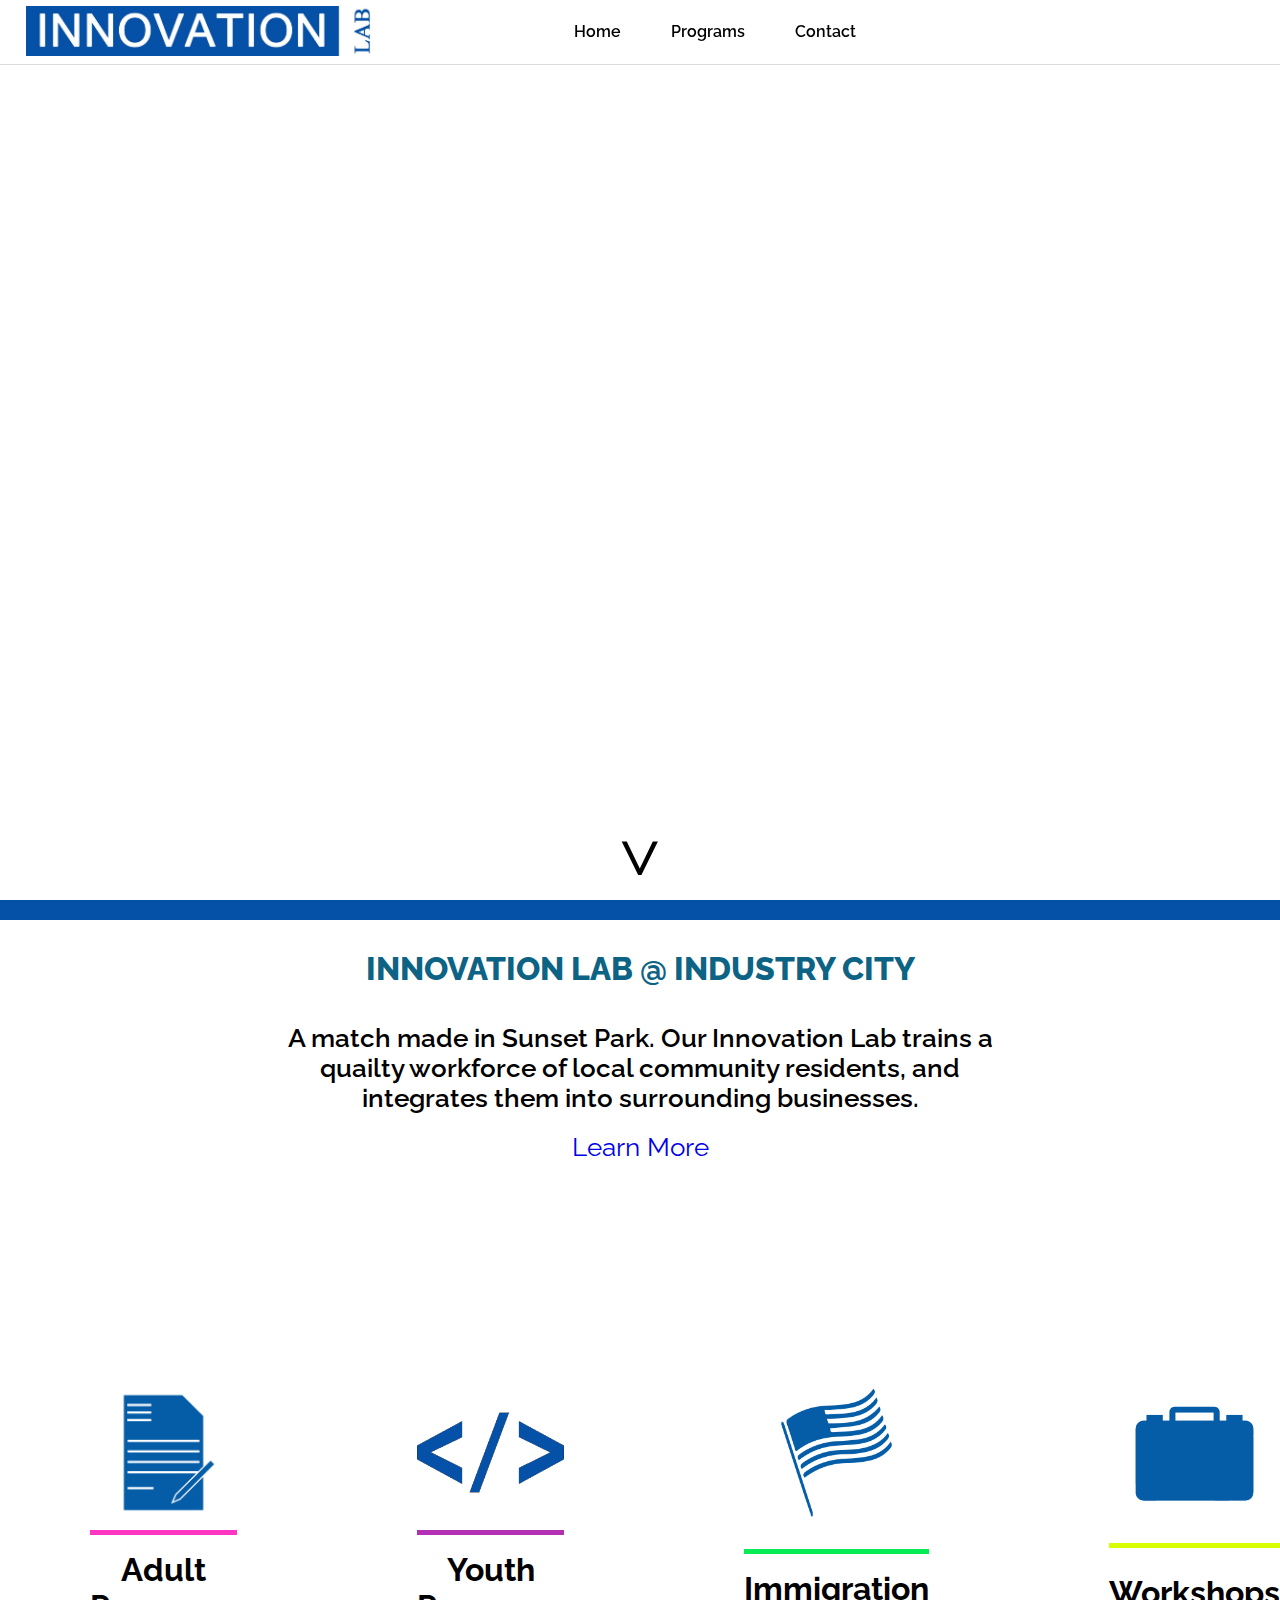
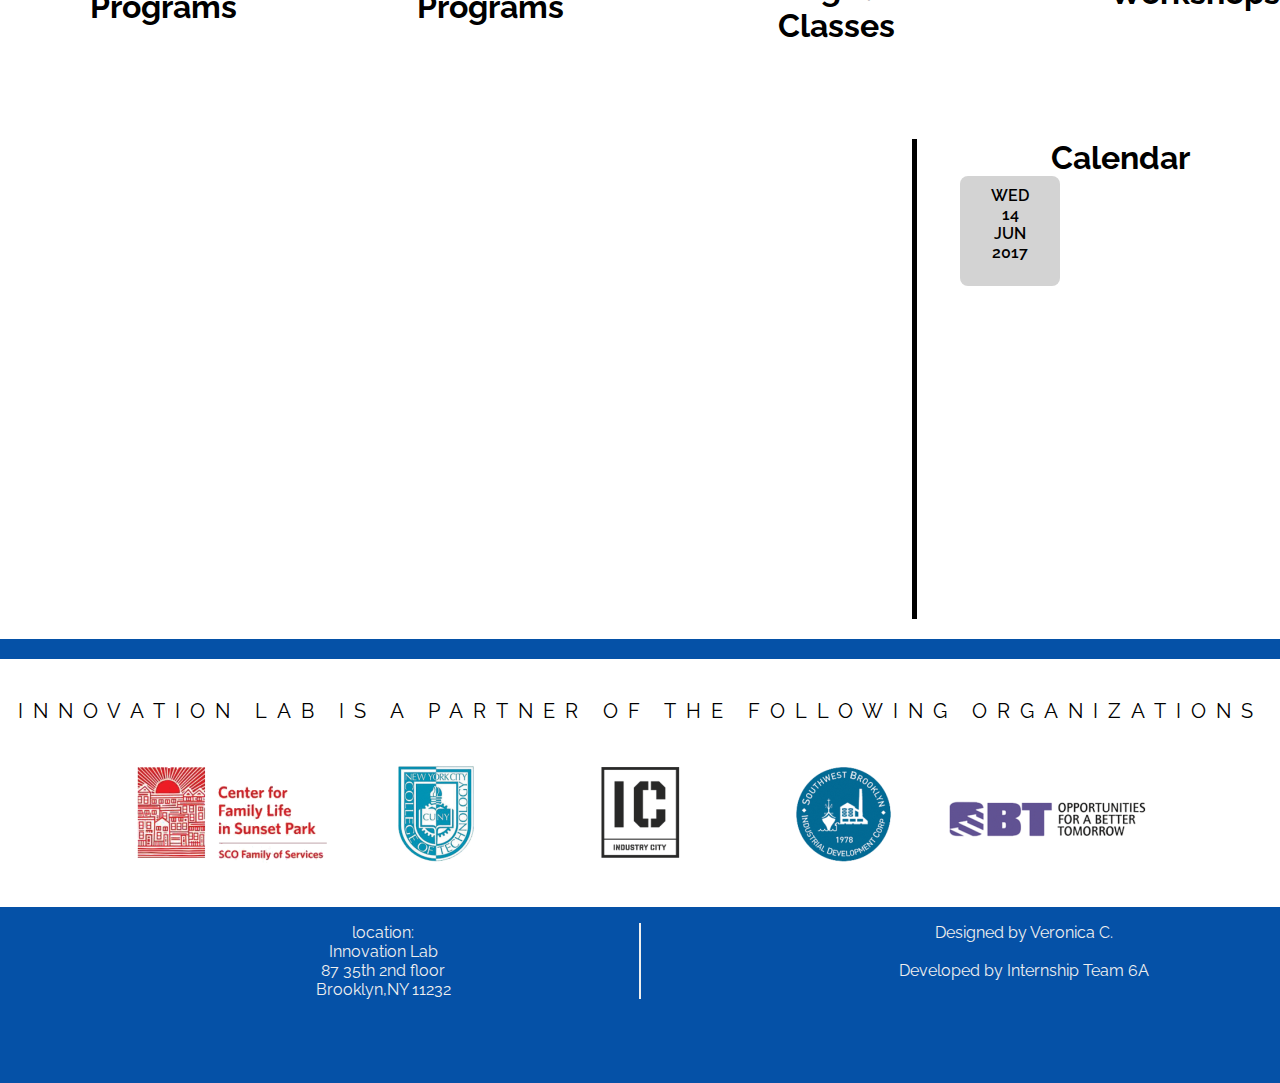
==== index.html @ 1e9d1b97 "first commit" ====
<!DOCTYPE html>
	<html>
		<head>
			<meta name="viewport" content="width=device-width">
			<link href="https://fonts.googleapis.com/css?family=Raleway:400,400i,500,600,700,800,900" rel="stylesheet"> 
			<title>Innovation Lab</title>
			<link rel="stylesheet" type="text/css" href="style.css">
			<script src="https://ajax.googleapis.com/ajax/libs/jquery/3.2.1/jquery.min.js"></script>
			<script src="script.js"></script>
		</head>

<body>
			<header class="main_h">
				<div class="row">
					<a class="logo" href="#"></a>

					<div class="mobile-toggle">
						<span></span>
						<span></span>
						<span></span>
					</div>

					<nav>
						<ul>
							<li>Home</li>
							<li>Programs</li>
							<li>Contact</li>
						</ul>
					</nav>
				</div>
			</header>
	<div class="image-container">
		<div class="arrow-container"><a href="#intro">&#709;</a></div>
	</div>
	<div class="intro-contanier" id="intro">
		<h1 class ="intro-text">INNOVATION LAB @ INDUSTRY CITY</h1>
		<div class="text-contanier">
			<p style=" font-weight: 600; font-size: 26px;">A match made in Sunset Park. Our Innovation Lab trains a quailty workforce of local community residents, and integrates them into surrounding businesses.</p><br> <p style="font-size: 26px;"><a href="#">Learn More</a></p>
		</div>
	</div>
	<div class="row-contanier" id="next">
			<div class="row-item">
				<img src="images/adult.png" alt="" width="100%" height="100%" class="alignnone size-medium wp-image-176" />
				
				<div class="word1">Adult <br>Programs</div>
				<!--<div class="overlay">
					<div class="text">Adult Programs</div>
				</div>-->
		</div>
			<div class="row-item">
				<img src="images/code.png" alt="" width="100%" height="100%" class="alignnone size-medium wp-image-191" />
				
				<div class="word2">Youth <br>Programs</div>
				<!--<div class="overlay">
					<div class="text">Youth Programs</div>
				</div>-->
			</div>
			<div class="row-item">
				<img class="alignnone size-medium wp-image-179" src="images/flag.png" alt="" width="100%" height="100%" />
				<div class="word3">Immigration <br>Classes</div>
				<!--<div class="overlay">
					<div class="text">Immigration Services</div>
				</div>-->
			</div>
			<div class="row-item">
				<img src="images/simplebrief.png" alt="" width="100%" height="100%" class="alignnone size-medium wp-image-178" />
				<div class="word4" style=" padding: 26px 0;">Workshops</div>
				<!--<div class="overlay">
					<div class="text">Workshops</div>
				</div>-->
			</div>
	</div>

	<div class="contanier-two">
		<div class="contanier-icons">
			
			<iframe id="video" src="https://player.vimeo.com/video/216242569" width="90%" height="450" frameborder="0" webkitallowfullscreen mozallowfullscreen allowfullscreen></iframe>
		</div>
		<div class="contanier-events">
				
				<h1>Calendar</h1>
				<div class="row-cal">
					<div class="grey-box">
						WED<br>
						14<br>
						JUN<br>
						2017
					</div>
				</div>
		</div>
	</div>

	<div class="partners">
			<h1>Innovation lab is a partner of the following organizations</h1>
		  <div class="images-contanter">
			<a href="http://sco.org/programs/center-for-family-life/"><img src="images/sunset.png" alt="" class="alignnone size-full wp-image-135" /></a>
			<a href="http://www.citytech.cuny.edu/" ><img src="images/citytech.png" alt="" class="alignnone size-full wp-image-130" /></a>
			<a href="https://industrycity.com/"><img src="images/ic.png" alt="" class="alignnone size-full wp-image-131" /></a>
			<a href="http://www.sbidc.org/"><img src="images/sbid.png" alt="" class="alignnone size-full wp-image-134" /></a>
			<a href="http://obtjobs.org/home/"><img src="images/obt.png" alt="" class="alignnone size-full wp-image-194" /></a>
		  </div>
	</div>


	 <footer>
	 	 <div class="left-footer">
			location:<br>
			Innovation Lab <br> 87 35th 2nd floor <br>Brooklyn,NY 11232	
		</div>
		<div class="right-footer">
		 Designed by Veronica C. <br><br> Developed by Internship Team 6A
		</div>
	 </footer>

	</body>
	</html>
---- style.css ----
html,html body{
	height: 100%;
	
}

*{
		font-family: raleway;
		margin: 0;
		padding: 0;
	}
	
	/*header*/
	/* Header Styling */
	.main_h {
		position: fixed;
		max-height: 70px;
		z-index: 999;
		width: 100%;
		padding-top: 6px;
		background: none;
		overflow: hidden;
		-webkit-transition: all 0.3s;
		transition: all 0.3s;
		padding-bottom: 6px;
		font-weight: 600;
		background-color: rgba(255, 255, 255, 0.93);
		opacity: 1;
		top: 0px;
		border-bottom: 1px solid gainsboro;
	}

	.open-nav {
		max-height: 400px !important;
	}
	.open-nav .mobile-toggle {
		transform: rotate(-90deg);
		-webkit-transform: rotate(-90deg);
	}

	.logo {
		background: url('images/innovation.jpg') no-repeat center center;
		background-size: cover;
		float: left;
		display: block;
		margin-top: 0;
		padding: 5px;
		width: 350px;
		height: 40px;
	}
	nav {
  		float: right;
  		width: 60%;
	}
	nav ul {
		list-style: none;
		overflow: hidden;
		text-align: left;
	}
	nav ul li {
		display: inline-block;
		padding:10px;
		/*margin-left: 35px;*/
		line-height: 2;
		padding-left: 36px;
	}
	nav ul a {
		color: black;
		text-transform: uppercase;
		font-size: 16px;
	}

	.mobile-toggle {
		display: none;
		cursor: pointer;
		font-size: 20px;
		position: absolute;
		right: 22px;
		top: 0;
		width: 30px;
		-webkit-transition: all 200ms ease-in;
		-moz-transition: all 200ms ease-in;
		transition: all 200ms ease-in;
	}
	.mobile-toggle span {
		width: 30px;
		height: 4px;
		margin-bottom: 6px;
		border-radius: 1000px;
		background: #8f8f8f;
		display: block;
	}

	.row {
		width: 100%;
		/*max-width: 940px;*/
		margin:0 auto;
		position: relative;
		padding:0 2%;
	}
	#tall{
		height: 2000px;
		background-color: lavenderblush;
	}
/* End of Header styling */
/* Container Styling*/
	.container{margin-top: 70px;}
	.content-container{width:100%;min-height:400px; background:linear-gradient(#FFF,#DDD);}
	/* First Container Styling - About */
		.image{padding:0;}
	
	/*body */
	
	
	
	.image-container{
		width: 100%;
		height: 100%;
		background: url('images/drone.jpg') no-repeat center center; 
		  -webkit-background-size: cover;
		  background-size: cover;
		position: relative;
	}
	.text-contanier{
		padding-top: 36px;
		margin: 0 auto;
		width: 60%;
		text-align: center;
	}
	.intro-contanier{
		border-top: 20px solid #0551a7;
		width: 100%;
		height: 45%;
		text-decoration: none;
		position: relative;
		padding-top: 30px;
		
	}
	.intro-contanier h1{
		text-align: center;
		
	}
	a{
		text-decoration: none;
	}
	.intro-text{
		color:#0d6384;
		font-weight: 800; 
	}
	.contanier-two{
		padding-top: 5px;
		height: 500px;
		width: 100%;
		position: relative;
	}
	.row-contanier{
		/*height: 480px;*/
		display: -webkit-flex; /* Safari */
		-webkit-align-items: center; /* Safari 7.0+ */
		display: flex;
		align-items: center;
	}
	.arrow-container{
		position: absolute; 
		bottom: 0%;
		width: 100%;
		font-size: 72px;
		text-align: center;
		font-weight: bold;
		
	}
	.arrow-container a{
		color: black;
		
	}
	
	.word1{
		border-top: 5px solid rgb(255,54,194);
		padding-top: 16px;
		font-size: 32px;
		text-align: center;
		font-weight: 700;
	}
	.word2{
		border-top: 5px solid rgb(179, 48, 180);
		padding-top: 16px;
		font-size: 32px;
		text-align: center;
		font-weight: 700;
	}
	.word3{
		border-top: 5px solid rgb(6,236,84);
		padding-top: 16px;
		font-size: 32px;
		text-align: center;
		font-weight: 700;
	}
	.word4{
		border-top: 5px solid rgb(216,253,0);
		padding-top: 16px;
		font-size: 32px;
		text-align: center;
		font-weight: 700;
	}
	
	
	.row-item{
		width: 320px;
		display: inline-block;
		/*border: 5px solid #959595;
		background-color: #efefef;*/
		margin: 5px 90px 90px 90px;
		position: relative;
		-webkit-flex: 1; /* Safari 6.1+ */
		flex: 1;
	}
	.contanier-icons{
		width: 65%;
		height: 95%;
		display: inline-block;
		position: absolute;
		padding-left: 80px;
		border-right: 5px solid black;
	}
	
	.grey-box{
		width: 100px;
		height: 100px;
		background-color: lightgrey;
		padding-top: 10px;
		font-family: ;
		font-weight: 600;
		border-radius: 8px;
	}
	
	.contanier-events{
		width: 25%;
		height: 100%;
		float: right;
		right: 0;
		position: absolute;
		display: inline-block;
		text-align: center;
		font-weight: 400;
	}
	/*****************************/
	.overlay {
	  position: absolute;
	  top: 0;
	  bottom: 0;
	  left: 0;
	  right: 0;
	  height: 100%;
	  width: 100%;
	  opacity: 0;
	  transition: .5s ease;
	  background-color: #0551a7;
	}

.row-item:hover .overlay {
  opacity: 1;
  cursor: pointer;
}

.text {
  color: white;
  font-size: 32px;
  text-align: center;
  position: absolute;
  top: 50%;
  left: 50%;
  transform: translate(-50%, -50%);
  -ms-transform: translate(-50%, -50%);
}
	/****************************/
	
	.partner-container{
		width: 20%;
		height: 450px;
		display: inline-block;
		margin: 0 10px;
	}
	.partner-container img{
		height: 300px;
		width: 100%;
	}
	.event-date{
		margin: 0 auto;
	}

	.fade-right{
		width: 300px;
		left: 50px
	}
	.partners{
		border-top: 20px solid #0551a7;
		padding: 40px 0;
		text-align: center;
		width: 100%;
		
	}
	.partners h1{
		font-size: 20px;
		margin-bottom: 40px;
		letter-spacing: 10px;
		font-weight: 400;
		text-transform: uppercase;
	}
	
	
	footer{
		padding-top: 16px;
		width: 100%;
		height: 160px;
		position: relative;
		bottom: 0;
		background-color: #0551a7;
		text-align: center;
	}
	.left-footer{
		display: inline-block;
		border-right: 2px solid #efefef;
		width: 40%;
		color: #efefef;
	}
	.right-footer{
		display: inline-block;
		width: 40%;
		float: right;
		color: #efefef;
	}
	footer *{
		margin: 0 auto;
	}
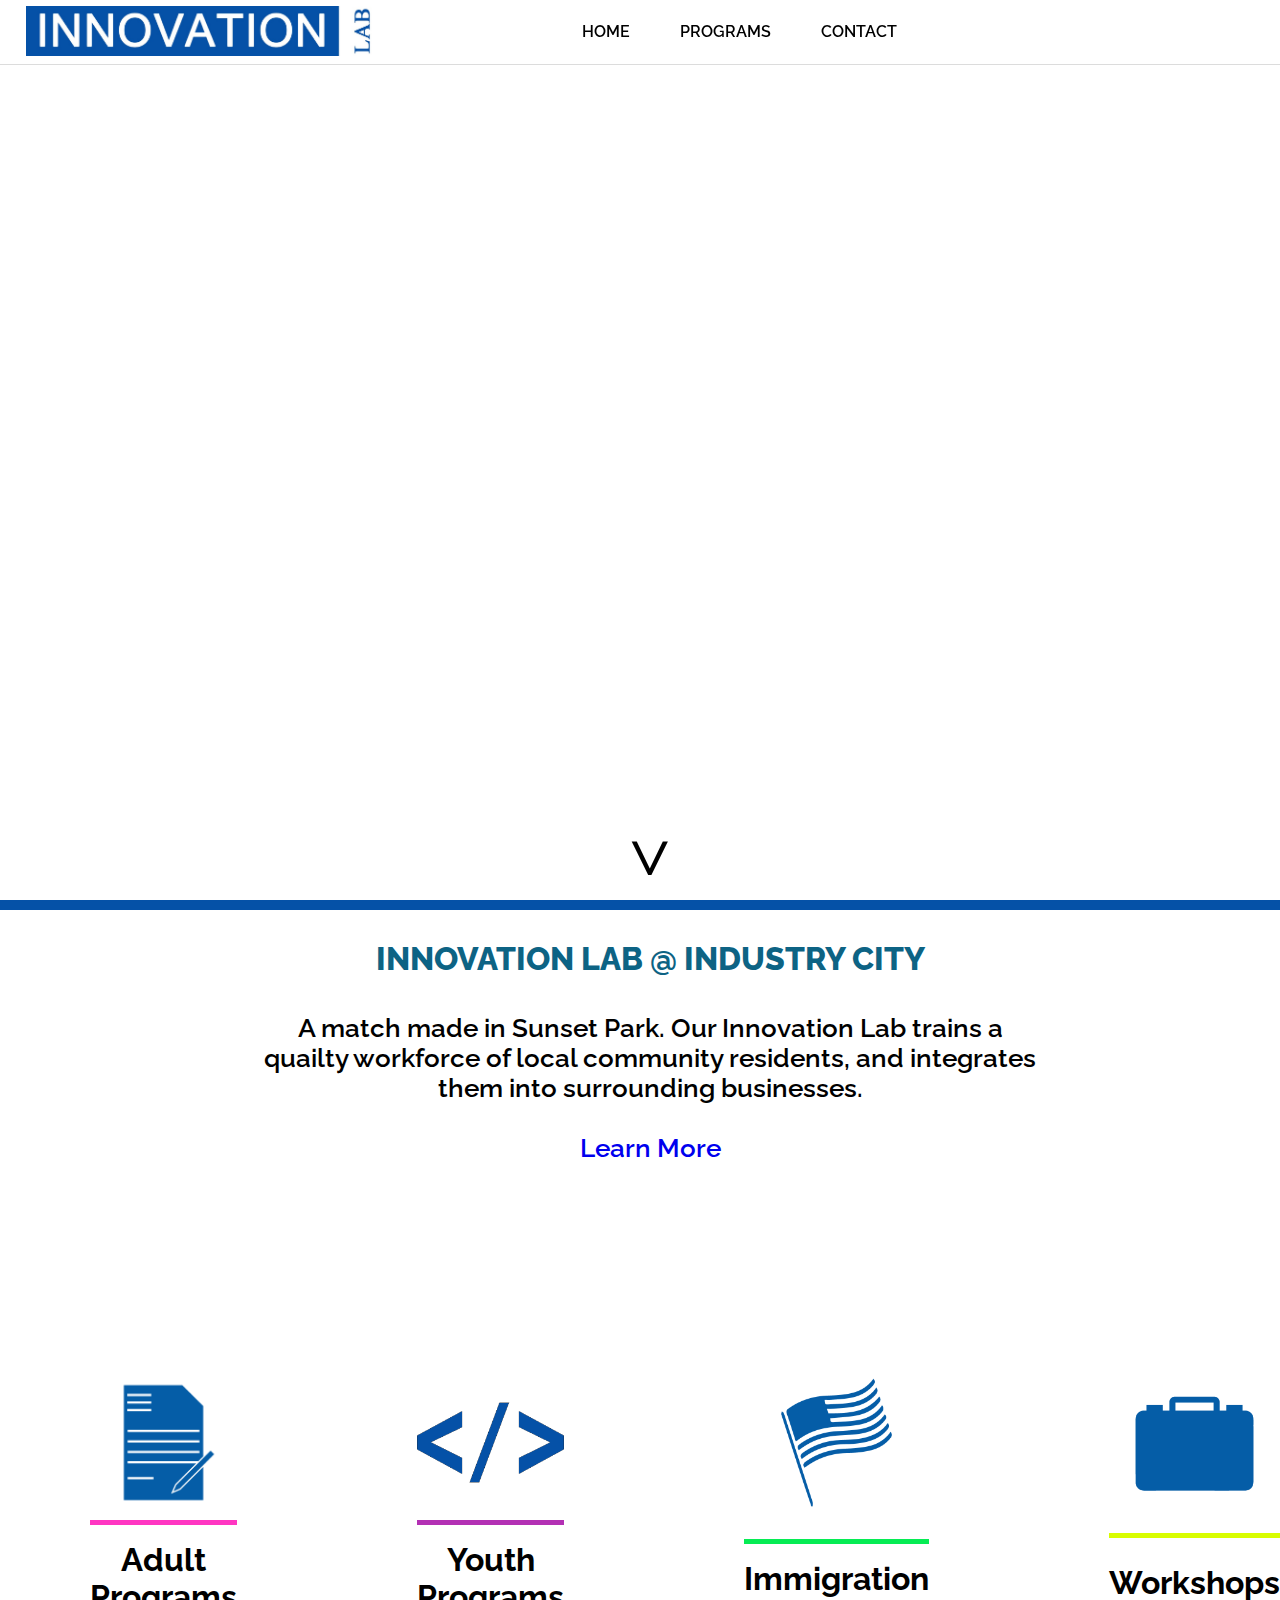
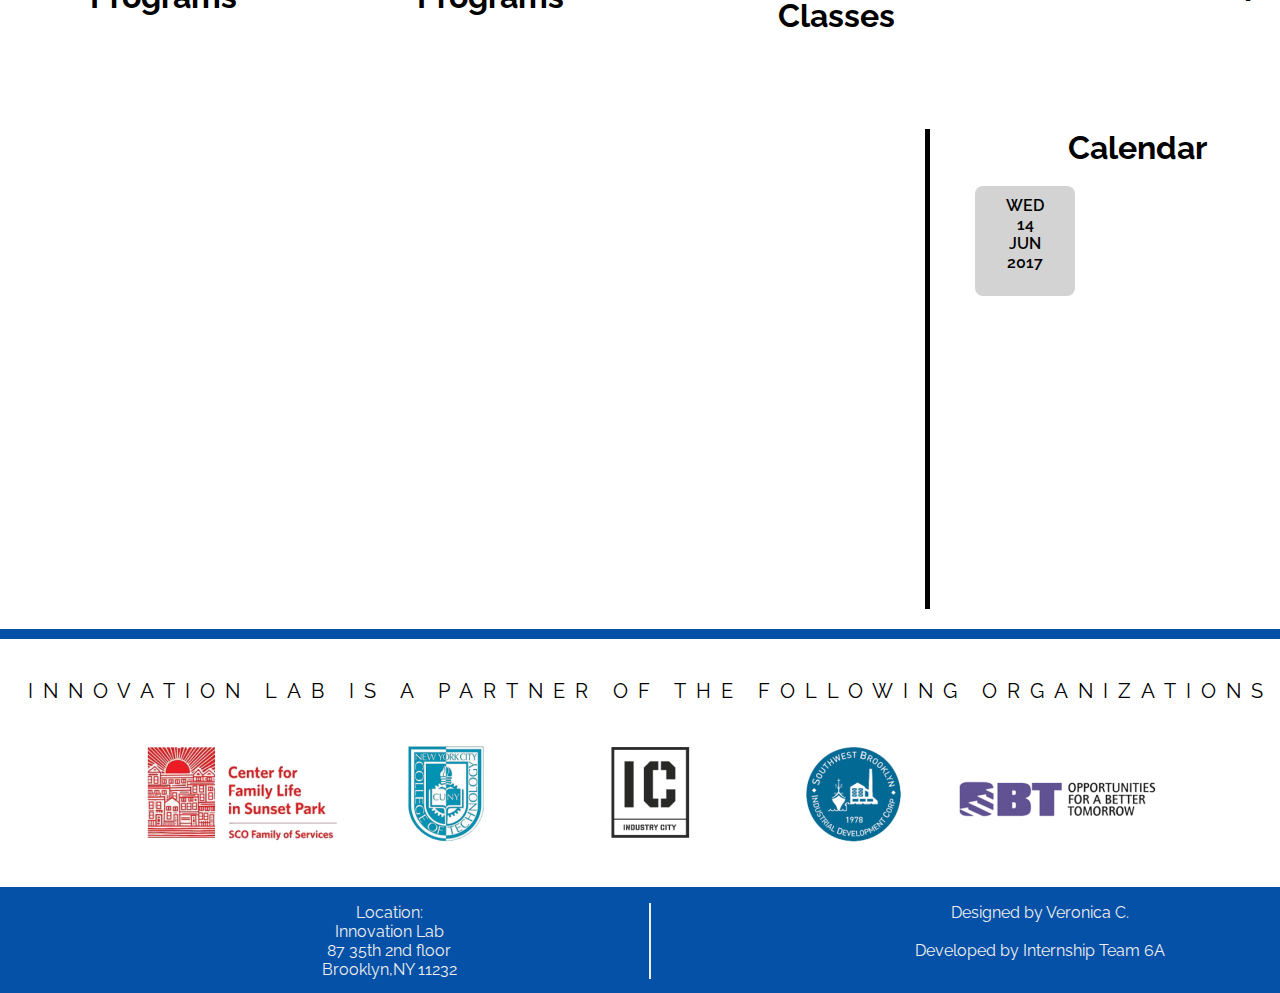
==== commit cd83baf3: "message" ====
--- a/index.html
+++ b/index.html
@@ -1,116 +1,116 @@
-<!DOCTYPE html>
-	<html>
-		<head>
-			<meta name="viewport" content="width=device-width">
-			<link href="https://fonts.googleapis.com/css?family=Raleway:400,400i,500,600,700,800,900" rel="stylesheet"> 
-			<title>Innovation Lab</title>
-			<link rel="stylesheet" type="text/css" href="style.css">
-			<script src="https://ajax.googleapis.com/ajax/libs/jquery/3.2.1/jquery.min.js"></script>
-			<script src="script.js"></script>
-		</head>
-
-<body>
-			<header class="main_h">
-				<div class="row">
-					<a class="logo" href="#"></a>
-
-					<div class="mobile-toggle">
-						<span></span>
-						<span></span>
-						<span></span>
-					</div>
-
-					<nav>
-						<ul>
-							<li>Home</li>
-							<li>Programs</li>
-							<li>Contact</li>
-						</ul>
-					</nav>
-				</div>
-			</header>
-	<div class="image-container">
-		<div class="arrow-container"><a href="#intro">&#709;</a></div>
-	</div>
-	<div class="intro-contanier" id="intro">
-		<h1 class ="intro-text">INNOVATION LAB @ INDUSTRY CITY</h1>
-		<div class="text-contanier">
-			<p style=" font-weight: 600; font-size: 26px;">A match made in Sunset Park. Our Innovation Lab trains a quailty workforce of local community residents, and integrates them into surrounding businesses.</p><br> <p style="font-size: 26px;"><a href="#">Learn More</a></p>
-		</div>
-	</div>
-	<div class="row-contanier" id="next">
-			<div class="row-item">
-				<img src="images/adult.png" alt="" width="100%" height="100%" class="alignnone size-medium wp-image-176" />
-				
-				<div class="word1">Adult <br>Programs</div>
-				<!--<div class="overlay">
-					<div class="text">Adult Programs</div>
-				</div>-->
-		</div>
-			<div class="row-item">
-				<img src="images/code.png" alt="" width="100%" height="100%" class="alignnone size-medium wp-image-191" />
-				
-				<div class="word2">Youth <br>Programs</div>
-				<!--<div class="overlay">
-					<div class="text">Youth Programs</div>
-				</div>-->
-			</div>
-			<div class="row-item">
-				<img class="alignnone size-medium wp-image-179" src="images/flag.png" alt="" width="100%" height="100%" />
-				<div class="word3">Immigration <br>Classes</div>
-				<!--<div class="overlay">
-					<div class="text">Immigration Services</div>
-				</div>-->
-			</div>
-			<div class="row-item">
-				<img src="images/simplebrief.png" alt="" width="100%" height="100%" class="alignnone size-medium wp-image-178" />
-				<div class="word4" style=" padding: 26px 0;">Workshops</div>
-				<!--<div class="overlay">
-					<div class="text">Workshops</div>
-				</div>-->
-			</div>
-	</div>
-
-	<div class="contanier-two">
-		<div class="contanier-icons">
-			
-			<iframe id="video" src="https://player.vimeo.com/video/216242569" width="90%" height="450" frameborder="0" webkitallowfullscreen mozallowfullscreen allowfullscreen></iframe>
-		</div>
-		<div class="contanier-events">
-				
-				<h1>Calendar</h1>
-				<div class="row-cal">
-					<div class="grey-box">
-						WED<br>
-						14<br>
-						JUN<br>
-						2017
-					</div>
-				</div>
-		</div>
-	</div>
-
-	<div class="partners">
-			<h1>Innovation lab is a partner of the following organizations</h1>
-		  <div class="images-contanter">
-			<a href="http://sco.org/programs/center-for-family-life/"><img src="images/sunset.png" alt="" class="alignnone size-full wp-image-135" /></a>
-			<a href="http://www.citytech.cuny.edu/" ><img src="images/citytech.png" alt="" class="alignnone size-full wp-image-130" /></a>
-			<a href="https://industrycity.com/"><img src="images/ic.png" alt="" class="alignnone size-full wp-image-131" /></a>
-			<a href="http://www.sbidc.org/"><img src="images/sbid.png" alt="" class="alignnone size-full wp-image-134" /></a>
-			<a href="http://obtjobs.org/home/"><img src="images/obt.png" alt="" class="alignnone size-full wp-image-194" /></a>
-		  </div>
-	</div>
-
-
-	 <footer>
-	 	 <div class="left-footer">
-			location:<br>
-			Innovation Lab <br> 87 35th 2nd floor <br>Brooklyn,NY 11232	
-		</div>
-		<div class="right-footer">
-		 Designed by Veronica C. <br><br> Developed by Internship Team 6A
-		</div>
-	 </footer>
-
-	</body>
+<!DOCTYPE html>
+	<html>
+		<head>
+			<meta name="viewport" content="width=device-width initial-scale=1">
+			<link href="https://fonts.googleapis.com/css?family=Raleway:400,400i,500,600,700,800,900" rel="stylesheet"> 
+			<title>Innovation Lab</title>
+			<link rel="stylesheet" type="text/css" href="style.css">
+			<script src="https://ajax.googleapis.com/ajax/libs/jquery/3.2.1/jquery.min.js"></script>
+			<script src="script.js"></script>
+		</head>
+
+	<body>
+		<header class="main_h">
+					<div class="row">
+					<div class="row-bar">
+						<a class="logo"></a>
+
+						<div class="mobile-toggle">
+							
+						</div>
+					</div>
+						<nav>
+							<ul>
+								<a href="#"><li>Home</li></a>
+								<a href="#"><li>Programs</li></a>
+								<a href="#"><li>Contact</li></a>
+							</ul>
+						</nav>
+					</div>
+				</header>
+		<div class="image-container">
+			<div class="arrow-container"><a href="#intro">&#709;</a></div>
+		</div>
+		<div class="intro-contanier" id="intro">
+			<h1 class ="intro-text">INNOVATION LAB @ INDUSTRY CITY</h1>
+			<div class="text-contanier">
+				<p>A match made in Sunset Park. Our Innovation Lab trains a quailty workforce of local community residents, and integrates them into surrounding businesses.</p><br> <p style="font-size: 26px;"><a href="#">Learn More</a></p>
+			</div>
+		</div>
+		<div class="row-contanier" id="next">
+				<div class="row-item">
+					<img src="images/adult.png" alt="" width="100%" height="100%" class="alignnone size-medium wp-image-176" />
+					
+					<div class="word1">Adult <br>Programs</div>
+					<!--<div class="overlay">
+						<div class="text">Adult Programs</div>
+					</div>-->
+			</div>
+				<div class="row-item">
+					<img src="images/code.png" alt="" width="100%" height="100%" class="alignnone size-medium wp-image-191" />
+					
+					<div class="word2">Youth <br>Programs</div>
+					<!--<div class="overlay">
+						<div class="text">Youth Programs</div>
+					</div>-->
+				</div>
+				<div class="row-item">
+					<img class="alignnone size-medium wp-image-179" src="images/flag.png" alt="" width="100%" height="100%" />
+					<div class="word3">Immigration <br>Classes</div>
+					<!--<div class="overlay">
+						<div class="text">Immigration Services</div>
+					</div>-->
+				</div>
+				<div class="row-item">
+					<img src="images/simplebrief.png" alt="" width="100%" height="100%" class="alignnone size-medium wp-image-178" />
+					<div class="word4" style=" padding: 26px 0;">Workshops</div>
+					<!--<div class="overlay">
+						<div class="text">Workshops</div>
+					</div>-->
+				</div>
+		</div>
+
+		<div class="contanier-two">
+			<div class="contanier-icons">
+				
+				<iframe id="video" src="https://player.vimeo.com/video/216242569" width="90%" height="450" frameborder="0" webkitallowfullscreen mozallowfullscreen allowfullscreen></iframe>
+			</div>
+			<div class="contanier-events">
+					
+					<h1>Calendar</h1>
+					<div class="row-cal">
+						<div class="grey-box">
+							WED<br>
+							14<br>
+							JUN<br>
+							2017
+						</div>
+					</div>
+			</div>
+		</div>
+
+		<div class="partners">
+				<h1>Innovation lab is a partner of the following organizations</h1>
+			  <div class="images-contanter">
+				<a href="http://sco.org/programs/center-for-family-life/"><img src="images/sunset.png" alt="" class="alignnone size-full wp-image-135" /></a>
+				<a href="http://www.citytech.cuny.edu/" ><img src="images/citytech.png" alt="" class="alignnone size-full wp-image-130" /></a>
+				<a href="https://industrycity.com/"><img src="images/ic.png" alt="" class="alignnone size-full wp-image-131" /></a>
+				<a href="http://www.sbidc.org/"><img src="images/sbid.png" alt="" class="alignnone size-full wp-image-134" /></a>
+				<a href="http://obtjobs.org/home/"><img src="images/obt.png" alt="" class="alignnone size-full wp-image-194" /></a>
+			  </div>
+		</div>
+	
+	
+
+	 <footer>
+	 	 <div class="left-footer">
+			Location:<br>
+			Innovation Lab <br> 87 35th 2nd floor <br>Brooklyn,NY 11232	
+		</div>
+		<div class="right-footer">
+		 Designed by Veronica C. <br><br> Developed by Internship Team 6A
+		</div>
+	 </footer>
+
+	</body>
 	</html>--- a/style.css
+++ b/style.css
@@ -1,333 +1,506 @@
-html,html body{
-	height: 100%;
-	
-}
-
-*{
-		font-family: raleway;
-		margin: 0;
-		padding: 0;
-	}
-	
-	/*header*/
-	/* Header Styling */
-	.main_h {
-		position: fixed;
-		max-height: 70px;
-		z-index: 999;
-		width: 100%;
-		padding-top: 6px;
-		background: none;
-		overflow: hidden;
-		-webkit-transition: all 0.3s;
-		transition: all 0.3s;
-		padding-bottom: 6px;
-		font-weight: 600;
-		background-color: rgba(255, 255, 255, 0.93);
-		opacity: 1;
-		top: 0px;
-		border-bottom: 1px solid gainsboro;
-	}
-
-	.open-nav {
-		max-height: 400px !important;
-	}
-	.open-nav .mobile-toggle {
-		transform: rotate(-90deg);
-		-webkit-transform: rotate(-90deg);
-	}
-
-	.logo {
-		background: url('images/innovation.jpg') no-repeat center center;
-		background-size: cover;
-		float: left;
-		display: block;
-		margin-top: 0;
-		padding: 5px;
-		width: 350px;
-		height: 40px;
-	}
-	nav {
-  		float: right;
-  		width: 60%;
-	}
-	nav ul {
-		list-style: none;
-		overflow: hidden;
-		text-align: left;
-	}
-	nav ul li {
-		display: inline-block;
-		padding:10px;
-		/*margin-left: 35px;*/
-		line-height: 2;
-		padding-left: 36px;
-	}
-	nav ul a {
-		color: black;
-		text-transform: uppercase;
-		font-size: 16px;
-	}
-
-	.mobile-toggle {
-		display: none;
-		cursor: pointer;
-		font-size: 20px;
-		position: absolute;
-		right: 22px;
-		top: 0;
-		width: 30px;
-		-webkit-transition: all 200ms ease-in;
-		-moz-transition: all 200ms ease-in;
-		transition: all 200ms ease-in;
-	}
-	.mobile-toggle span {
-		width: 30px;
-		height: 4px;
-		margin-bottom: 6px;
-		border-radius: 1000px;
-		background: #8f8f8f;
-		display: block;
-	}
-
-	.row {
-		width: 100%;
-		/*max-width: 940px;*/
-		margin:0 auto;
-		position: relative;
-		padding:0 2%;
-	}
-	#tall{
-		height: 2000px;
-		background-color: lavenderblush;
-	}
-/* End of Header styling */
-/* Container Styling*/
-	.container{margin-top: 70px;}
-	.content-container{width:100%;min-height:400px; background:linear-gradient(#FFF,#DDD);}
-	/* First Container Styling - About */
-		.image{padding:0;}
-	
-	/*body */
-	
-	
-	
-	.image-container{
-		width: 100%;
-		height: 100%;
-		background: url('images/drone.jpg') no-repeat center center; 
-		  -webkit-background-size: cover;
-		  background-size: cover;
-		position: relative;
-	}
-	.text-contanier{
-		padding-top: 36px;
-		margin: 0 auto;
-		width: 60%;
-		text-align: center;
-	}
-	.intro-contanier{
-		border-top: 20px solid #0551a7;
-		width: 100%;
-		height: 45%;
-		text-decoration: none;
-		position: relative;
-		padding-top: 30px;
-		
-	}
-	.intro-contanier h1{
-		text-align: center;
-		
-	}
-	a{
-		text-decoration: none;
-	}
-	.intro-text{
-		color:#0d6384;
-		font-weight: 800; 
-	}
-	.contanier-two{
-		padding-top: 5px;
-		height: 500px;
-		width: 100%;
-		position: relative;
-	}
-	.row-contanier{
-		/*height: 480px;*/
-		display: -webkit-flex; /* Safari */
-		-webkit-align-items: center; /* Safari 7.0+ */
-		display: flex;
-		align-items: center;
-	}
-	.arrow-container{
-		position: absolute; 
-		bottom: 0%;
-		width: 100%;
-		font-size: 72px;
-		text-align: center;
-		font-weight: bold;
-		
-	}
-	.arrow-container a{
-		color: black;
-		
-	}
-	
-	.word1{
-		border-top: 5px solid rgb(255,54,194);
-		padding-top: 16px;
-		font-size: 32px;
-		text-align: center;
-		font-weight: 700;
-	}
-	.word2{
-		border-top: 5px solid rgb(179, 48, 180);
-		padding-top: 16px;
-		font-size: 32px;
-		text-align: center;
-		font-weight: 700;
-	}
-	.word3{
-		border-top: 5px solid rgb(6,236,84);
-		padding-top: 16px;
-		font-size: 32px;
-		text-align: center;
-		font-weight: 700;
-	}
-	.word4{
-		border-top: 5px solid rgb(216,253,0);
-		padding-top: 16px;
-		font-size: 32px;
-		text-align: center;
-		font-weight: 700;
-	}
-	
-	
-	.row-item{
-		width: 320px;
-		display: inline-block;
-		/*border: 5px solid #959595;
-		background-color: #efefef;*/
-		margin: 5px 90px 90px 90px;
-		position: relative;
-		-webkit-flex: 1; /* Safari 6.1+ */
-		flex: 1;
-	}
-	.contanier-icons{
-		width: 65%;
-		height: 95%;
-		display: inline-block;
-		position: absolute;
-		padding-left: 80px;
-		border-right: 5px solid black;
-	}
-	
-	.grey-box{
-		width: 100px;
-		height: 100px;
-		background-color: lightgrey;
-		padding-top: 10px;
-		font-family: ;
-		font-weight: 600;
-		border-radius: 8px;
-	}
-	
-	.contanier-events{
-		width: 25%;
-		height: 100%;
-		float: right;
-		right: 0;
-		position: absolute;
-		display: inline-block;
-		text-align: center;
-		font-weight: 400;
-	}
-	/*****************************/
-	.overlay {
-	  position: absolute;
-	  top: 0;
-	  bottom: 0;
-	  left: 0;
-	  right: 0;
-	  height: 100%;
-	  width: 100%;
-	  opacity: 0;
-	  transition: .5s ease;
-	  background-color: #0551a7;
-	}
-
-.row-item:hover .overlay {
-  opacity: 1;
-  cursor: pointer;
-}
-
-.text {
-  color: white;
-  font-size: 32px;
-  text-align: center;
-  position: absolute;
-  top: 50%;
-  left: 50%;
-  transform: translate(-50%, -50%);
-  -ms-transform: translate(-50%, -50%);
-}
-	/****************************/
-	
-	.partner-container{
-		width: 20%;
-		height: 450px;
-		display: inline-block;
-		margin: 0 10px;
-	}
-	.partner-container img{
-		height: 300px;
-		width: 100%;
-	}
-	.event-date{
-		margin: 0 auto;
-	}
-
-	.fade-right{
-		width: 300px;
-		left: 50px
-	}
-	.partners{
-		border-top: 20px solid #0551a7;
-		padding: 40px 0;
-		text-align: center;
-		width: 100%;
-		
-	}
-	.partners h1{
-		font-size: 20px;
-		margin-bottom: 40px;
-		letter-spacing: 10px;
-		font-weight: 400;
-		text-transform: uppercase;
-	}
-	
-	
-	footer{
-		padding-top: 16px;
-		width: 100%;
-		height: 160px;
-		position: relative;
-		bottom: 0;
-		background-color: #0551a7;
-		text-align: center;
-	}
-	.left-footer{
-		display: inline-block;
-		border-right: 2px solid #efefef;
-		width: 40%;
-		color: #efefef;
-	}
-	.right-footer{
-		display: inline-block;
-		width: 40%;
-		float: right;
-		color: #efefef;
-	}
-	footer *{
-		margin: 0 auto;
-	}
+html,html body{
+	height: 100%;
+	
+}
+
+*{
+		font-family: raleway;
+		margin: 0;
+		padding: 0;
+	}
+	
+	/*header*/
+	/* Header Styling */
+	.main_h {
+		position: fixed;
+		max-height: 70px;
+		z-index: 999;
+		width: 100%;
+		padding-top: 6px;
+		background: none;
+		overflow: hidden;
+		-webkit-transition: all 0.3s;
+		transition: all 0.3s;
+		padding-bottom: 6px;
+		font-weight: 600;
+		background-color: rgba(255, 255, 255, 0.93);
+		opacity: 1;
+		top: 0px;
+		border-bottom: 1px solid gainsboro;
+		min-width: 1300px;
+	}
+
+	.open-nav {
+		max-height: 400px !important;
+	}
+	.open-nav .mobile-toggle {
+		transform: rotate(-90deg);
+		-webkit-transform: rotate(-90deg);
+	}
+
+	.logo {
+		background: url('images/innovation.jpg') no-repeat center center;
+		background-size: cover;
+		float: left;
+		display: block;
+		margin-top: 0;
+		padding: 5px;
+		width: 350px;
+		height: 40px;
+	}
+	nav {
+  		float: right;
+  		width: 60%;
+	}
+	nav ul {
+		list-style: none;
+		overflow: hidden;
+		text-align: left;
+	}
+	nav ul li {
+		display: inline-block;
+		padding:10px;
+		/*margin-left: 35px;*/
+		line-height: 2;
+		padding-left: 36px;
+	}
+	nav ul a {
+		color: black;
+		text-transform: uppercase;
+		font-size: 16px;
+	}
+
+	.mobile-toggle {
+		display: none;
+		cursor: pointer;
+		font-size: 20px;
+		position: absolute;
+		right: 22px;
+		top: 0;
+		width: 30px;
+		-webkit-transition: all 200ms ease-in;
+		-moz-transition: all 200ms ease-in;
+		transition: all 200ms ease-in;
+	}
+	.mobile-toggle span {
+		width: 30px;
+		height: 4px;
+		margin-bottom: 6px;
+		border-radius: 1000px;
+		background: #8f8f8f;
+		display: block;
+	}
+
+	.row {
+		width: 100%;
+		/*max-width: 940px;*/
+		margin:0 auto;
+		position: relative;
+		padding:0 2%;
+	}
+	#tall{
+		height: 2000px;
+		background-color: lavenderblush;
+	}
+/* End of Header styling */
+/* Container Styling*/
+	.container{margin-top: 70px;}
+	.content-container{width:100%;min-height:400px; background:linear-gradient(#FFF,#DDD);}
+	/* First Container Styling - About */
+		.image{padding:0;}
+	
+	/*body */
+	
+	
+	
+	.image-container{
+		width: 100%;
+		height: 100%;
+		background: url('images/drone.jpg') no-repeat center center; 
+		  -webkit-background-size: cover;
+		  background-size: cover;
+		position: relative;
+		min-width: 1300px;
+	}
+	.text-contanier{
+		padding-top: 36px;
+		margin: 0 auto;
+		width: 60%;
+		text-align: center;
+	}
+	.intro-contanier{
+		border-top: 10px solid #0551a7;
+		width: 100%;
+		height: 45%;
+		text-decoration: none;
+		position: relative;
+		padding-top: 30px;
+		min-width: 1300px;
+		
+	}
+	.intro-contanier h1{
+		text-align: center;
+		
+	}
+	a{
+		text-decoration: none;
+	}
+	.intro-text{
+		color:#0d6384;
+		font-weight: 800; 
+	}
+	.contanier-two{
+		padding-top: 5px;
+		height: 500px;
+		width: 100%;
+		position: relative;
+		min-width: 1300px;
+	}
+	.row-contanier{
+		/*height: 480px;*/
+		display: -webkit-flex; /* Safari */
+		-webkit-align-items: center; /* Safari 7.0+ */
+		display: flex;
+		align-items: center;
+	}
+	.arrow-container{
+		position: absolute; 
+		bottom: 0%;
+		width: 100%;
+		font-size: 72px;
+		text-align: center;
+		font-weight: bold;
+		
+	}
+	.arrow-container a{
+		color: black;	
+	}
+	
+	.programs-left-side{
+		width: 35%;
+		height: 100%;
+		float: left;
+		padding-top: 5%;
+		min-width: 1300px;
+	}
+	.image-holder{
+		width: 100px;
+		height: 100px;
+		
+	}
+	.programs-right-side{
+		padding-top: 5%;
+		width: 65%;
+		height: 90%;
+		float: left;
+	}
+	
+	.word1{
+		border-top: 5px solid rgb(255,54,194);
+		padding-top: 16px;
+		font-size: 32px;
+		text-align: center;
+		font-weight: 700;
+	}
+	.word2{
+		border-top: 5px solid rgb(179, 48, 180);
+		padding-top: 16px;
+		font-size: 32px;
+		text-align: center;
+		font-weight: 700;
+	}
+	.word3{
+		border-top: 5px solid rgb(6,236,84);
+		padding-top: 16px;
+		font-size: 32px;
+		text-align: center;
+		font-weight: 700;
+	}
+	.word4{
+		border-top: 5px solid rgb(216,253,0);
+		padding-top: 16px;
+		font-size: 32px;
+		text-align: center;
+		font-weight: 700;
+	}
+	
+	
+	.row-item{
+		width: 320px;
+		display: inline-block;
+		/*border: 5px solid #959595;
+		background-color: #efefef;*/
+		margin: 5px 90px 90px 90px;
+		position: relative;
+		-webkit-flex: 1; /* Safari 6.1+ */
+		flex: 1;
+	}
+	.contanier-icons{
+		width: 65%;
+		height: 95%;
+		display: inline-block;
+		position: absolute;
+		padding-left: 80px;
+		border-right: 5px solid black;
+	}
+	.row-cal{
+		padding-top: 20px;
+		width: 100%;
+		display: flow-root;
+	}
+	.grey-box{
+		width: 100px;
+		height: 100px;
+		background-color: lightgrey;
+		padding-top: 10px;
+		font-family: ;
+		font-weight: 600;
+		border-radius: 8px;
+		display: inline-block;
+		float: left;
+		position: relative;
+		display: block;
+		top: auto;
+	}
+	
+	.contanier-events{
+		width: 25%;
+		height: 100%;
+		float: right;
+		right: 0;
+		position: absolute;
+		display: inline-block;
+		text-align: center;
+		font-weight: 400;
+	}
+	/*****************************/
+	.overlay {
+	  position: absolute;
+	  top: 0;
+	  bottom: 0;
+	  left: 0;
+	  right: 0;
+	  height: 100%;
+	  width: 100%;
+	  opacity: 0;
+	  transition: .5s ease;
+	  background-color: #0551a7;
+	}
+	.right b{
+		font-size: x-large;
+		position: relative;
+		top: 35px;
+	}
+.row-item:hover .overlay {
+  opacity: 1;
+  cursor: pointer;
+}
+
+.text {
+  color: white;
+  font-size: 32px;
+  text-align: center;
+  position: absolute;
+  position: absolute;
+  top: 50%;
+  left: 50%;
+  transform: translate(-50%, -50%);
+  -ms-transform: translate(-50%, -50%);
+}
+	/****************************/
+	
+	.partner-container{
+		width: 20%;
+		height: 450px;
+		display: inline-block;
+		margin: 0 10px;
+	}
+	.partner-container img{
+		height: 300px;
+		width: 100%;
+		min-width: 1300px;
+	}
+	.event-date{
+		margin: 0 auto;
+	}
+
+	.fade-right{
+		width: 300px;
+		left: 50px
+	}
+	.partners{
+		border-top: 10px solid #0551a7;
+		padding: 40px 0;
+		text-align: center;
+		width: 100%;
+		min-width: 1300px;
+		
+	}
+	.partners h1{
+		font-size: 20px;
+		margin-bottom: 40px;
+		letter-spacing: 10px;
+		font-weight: 400;
+		text-transform: uppercase;
+	}
+	.text-contanier{
+		font-weight: 600; 
+		font-size: 26px;
+	}
+	
+	footer{
+		padding-top: 16px;
+		width: 100%;
+		height: 90px;
+		position: relative;
+		bottom: 0;
+		background-color: #0551a7;
+		text-align: center;
+		min-width: 1300px;
+	}
+	.left-footer{
+		display: inline-block;
+		border-right: 2px solid #efefef;
+		width: 40%;
+		color: #efefef;
+	}
+	.right-footer{
+		display: inline-block;
+		width: 40%;
+		float: right;
+		color: #efefef;
+	}
+	footer *{
+		margin: 0 auto;
+	}
+	
+	@media screen and (max-width: 600px){
+		.row-item{
+			display: block;
+			width:300px;
+		}
+		.row-contanier{
+			display: block;
+		}
+		.logo{
+			width: 230px;
+			float: left;
+		}
+		.mobile-toggle{
+			    cursor: pointer;
+				position:inline-block;
+				display: block;
+				top: 0;
+				right: 0;
+				background: #34495E url(images/nav.svg) no-repeat center center;
+				height: 50px;
+				width: 50px;
+		}
+		.row-bar{
+			background-color: grey;
+		}
+		#video{
+			width: 100%;
+		}
+		.row{
+			width:100%;
+			min-width: 0px;
+			padding: 0;
+		}
+		.main_h{
+			width:100%;
+			min-width: 0px;
+			max-height: none;
+			position: relative;
+			padding: 0;
+		}
+		nav{
+			display: none;
+		}
+		
+		nav ul li{
+			display: block;
+			padding: 0;
+			float: none;
+			text-align: center;
+			font-size: 32px;
+		}
+		nav ul li:hover{
+			background-color: grey;
+			padding: 0; 
+		}
+		
+		nav,ul,li{
+			width: 100%;
+		}
+		.image-container{
+			min-width: 0px;
+			
+		}
+		.text-contanier p{
+			font-size: 16px;
+		}
+		.intro-contanier{
+			min-width: 0px;
+			height: auto;
+			margin: 0;
+			padding-right: 0;
+			padding-left: 0;
+		}
+		.row-item{
+			margin: 0 auto;
+		}
+		.contanier-two{
+			min-width: 0;
+			height: auto;
+		}
+		.row-cal{
+			display: block;
+			height: auto;
+		}
+		.text-contanier{
+			margin: 0;
+			width:100%;
+		}
+		.partners a{
+			display: block;
+			margin: 20px 0;
+		}
+		.contanier-icons, .contanier-events{
+			width:100%;
+			display: block;
+			float: none;
+			border: none;
+			position: relative;
+			height: auto;
+			padding: 0;
+		}
+		.contanier-events{
+			padding: 40px 0px; 
+		}
+		.grey-box{
+			float: none;
+		}
+		.partners{
+			min-width: 0px;
+		}
+		.partners h1{
+			font-size: 16px;
+		}
+		.right-footer{
+			height: auto;
+		}
+		.left-footer{
+			height: auto;
+		}
+		footer{
+			min-width: 0px;
+			height: auto;
+			display: flex;
+		}
+		
+	}
+	
+	
+	
+	
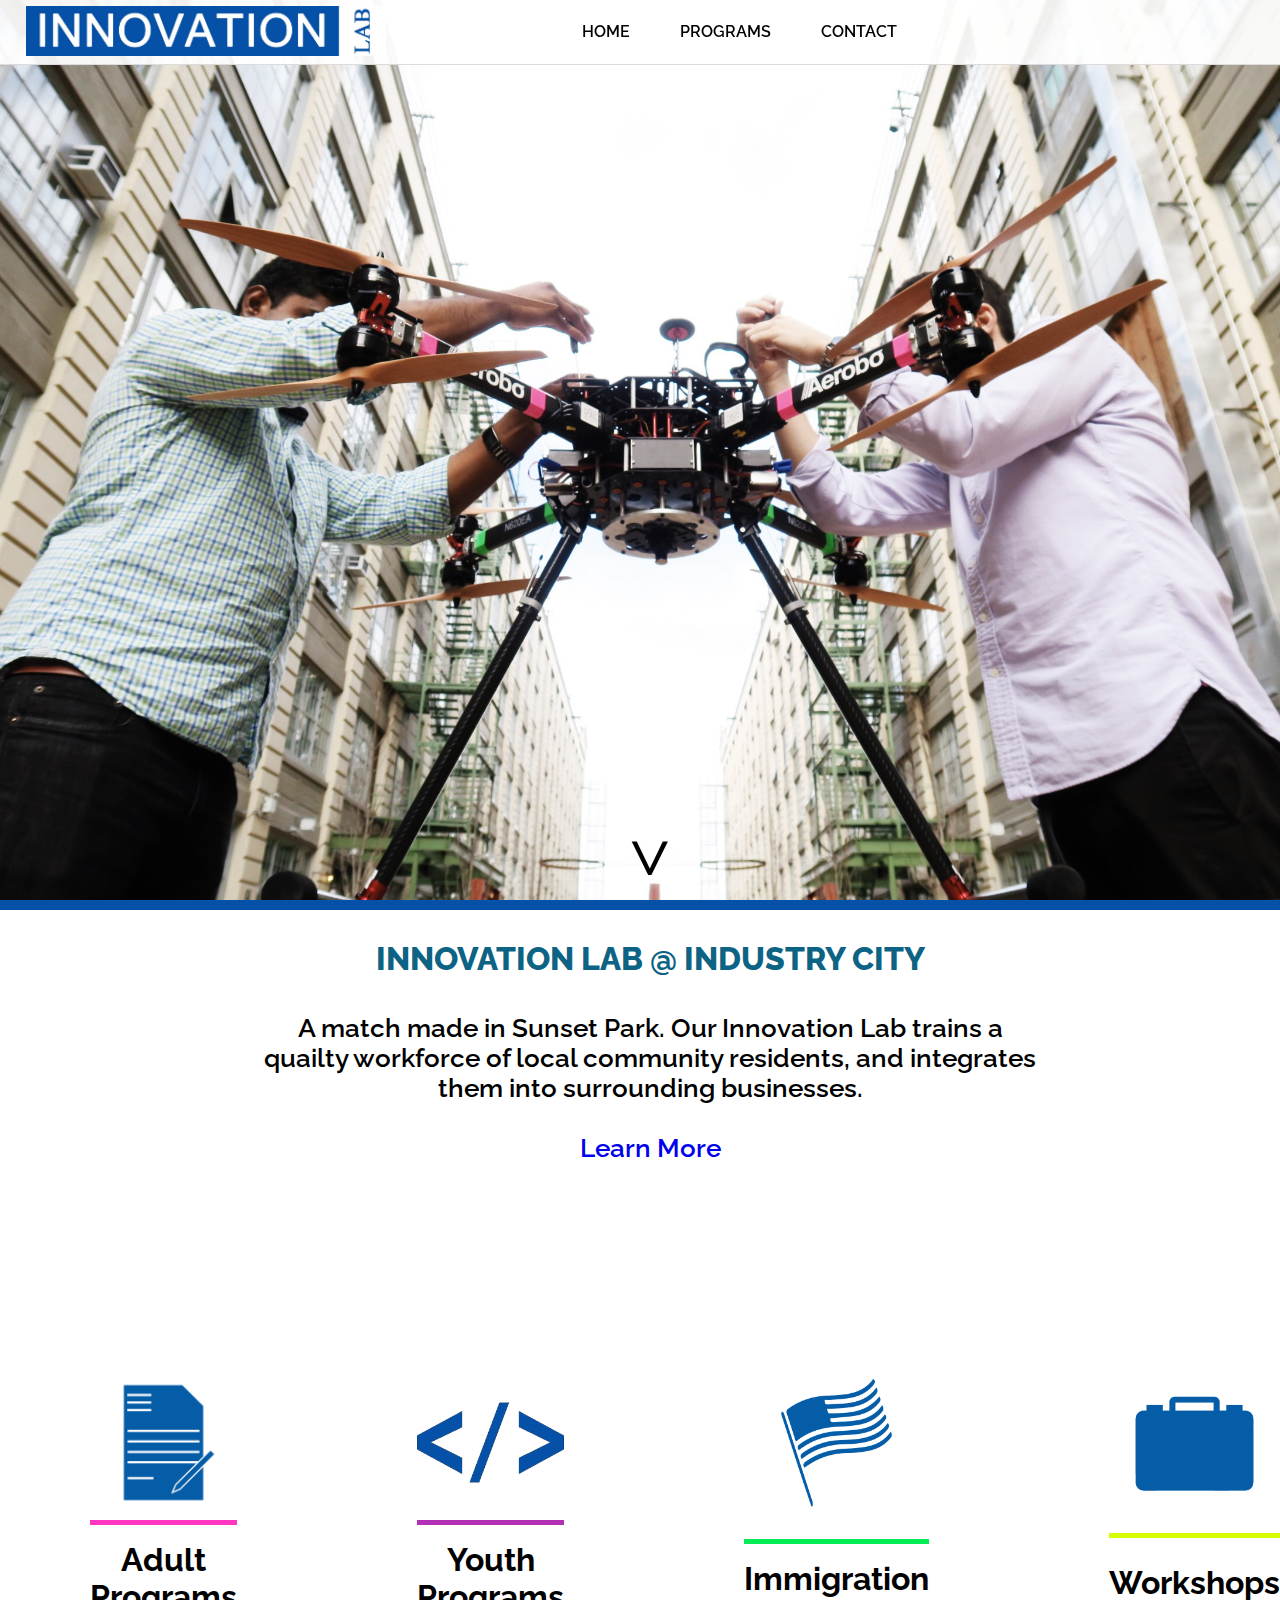
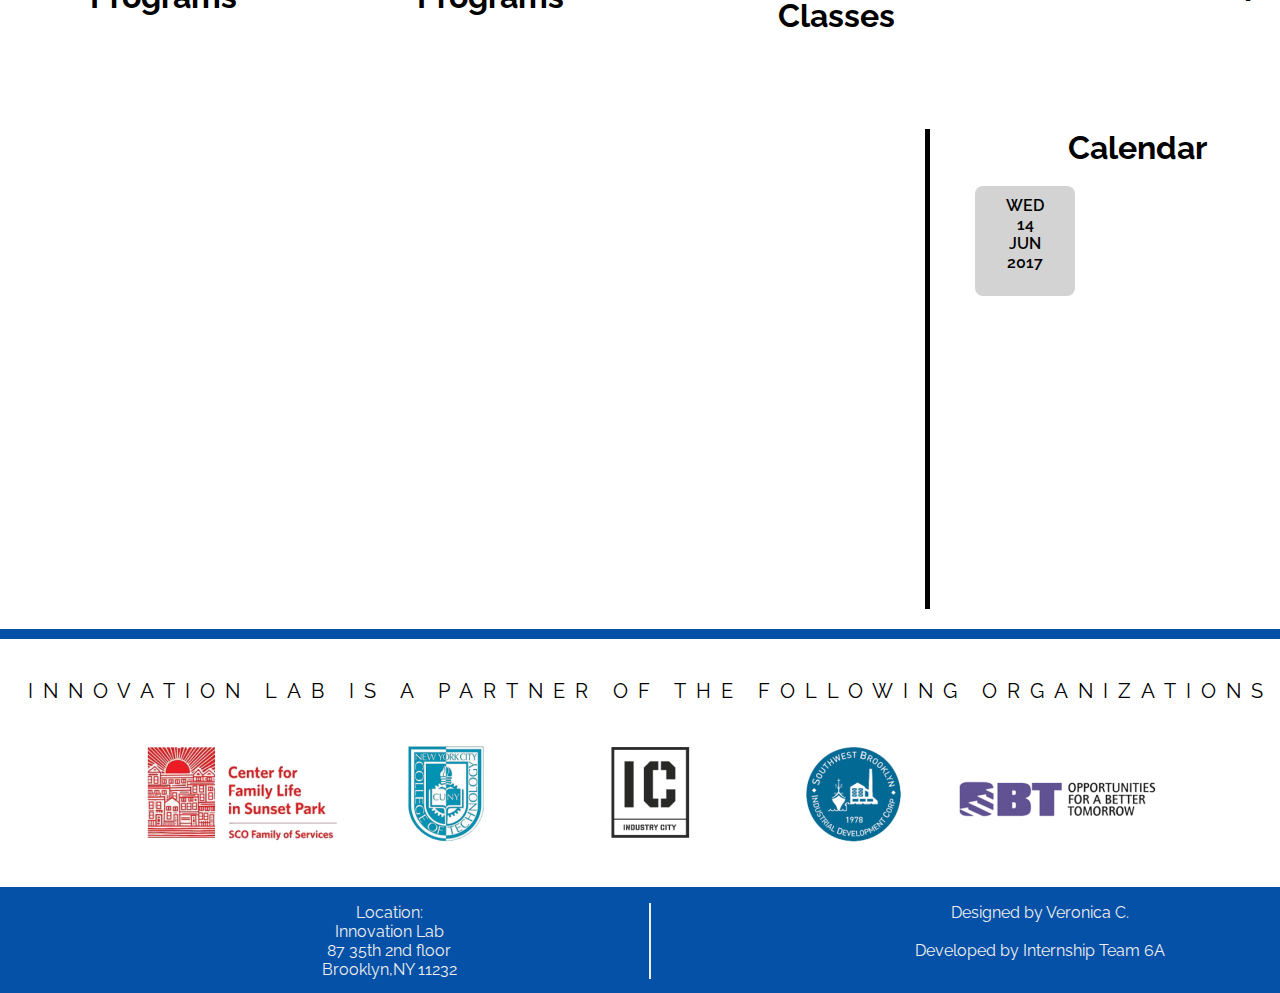
==== commit d98a8554: "Add files via upload" ====
--- a/index.html
+++ b/index.html
@@ -4,9 +4,9 @@
 			<meta name="viewport" content="width=device-width initial-scale=1">
 			<link href="https://fonts.googleapis.com/css?family=Raleway:400,400i,500,600,700,800,900" rel="stylesheet"> 
 			<title>Innovation Lab</title>
-			<link rel="stylesheet" type="text/css" href="style.css">
+			<link rel="stylesheet" type="text/css" href="assets/css/style.css">
 			<script src="https://ajax.googleapis.com/ajax/libs/jquery/3.2.1/jquery.min.js"></script>
-			<script src="script.js"></script>
+			<script src="assets/js/script.js"></script>
 		</head>
 
 	<body>
@@ -39,7 +39,7 @@
 		</div>
 		<div class="row-contanier" id="next">
 				<div class="row-item">
-					<img src="images/adult.png" alt="" width="100%" height="100%" class="alignnone size-medium wp-image-176" />
+					<img src="assets/images/adult.png" alt="" width="100%" height="100%" class="alignnone size-medium wp-image-176" />
 					
 					<div class="word1">Adult <br>Programs</div>
 					<!--<div class="overlay">
@@ -47,7 +47,7 @@
 					</div>-->
 			</div>
 				<div class="row-item">
-					<img src="images/code.png" alt="" width="100%" height="100%" class="alignnone size-medium wp-image-191" />
+					<img src="assets/images/code.png" alt="" width="100%" height="100%" class="alignnone size-medium wp-image-191" />
 					
 					<div class="word2">Youth <br>Programs</div>
 					<!--<div class="overlay">
@@ -55,14 +55,14 @@
 					</div>-->
 				</div>
 				<div class="row-item">
-					<img class="alignnone size-medium wp-image-179" src="images/flag.png" alt="" width="100%" height="100%" />
+					<img class="alignnone size-medium wp-image-179" src="assets/images/flag.png" alt="" width="100%" height="100%" />
 					<div class="word3">Immigration <br>Classes</div>
 					<!--<div class="overlay">
 						<div class="text">Immigration Services</div>
 					</div>-->
 				</div>
 				<div class="row-item">
-					<img src="images/simplebrief.png" alt="" width="100%" height="100%" class="alignnone size-medium wp-image-178" />
+					<img src="assets/images/simplebrief.png" alt="" width="100%" height="100%" class="alignnone size-medium wp-image-178" />
 					<div class="word4" style=" padding: 26px 0;">Workshops</div>
 					<!--<div class="overlay">
 						<div class="text">Workshops</div>
@@ -92,11 +92,11 @@
 		<div class="partners">
 				<h1>Innovation lab is a partner of the following organizations</h1>
 			  <div class="images-contanter">
-				<a href="http://sco.org/programs/center-for-family-life/"><img src="images/sunset.png" alt="" class="alignnone size-full wp-image-135" /></a>
-				<a href="http://www.citytech.cuny.edu/" ><img src="images/citytech.png" alt="" class="alignnone size-full wp-image-130" /></a>
-				<a href="https://industrycity.com/"><img src="images/ic.png" alt="" class="alignnone size-full wp-image-131" /></a>
-				<a href="http://www.sbidc.org/"><img src="images/sbid.png" alt="" class="alignnone size-full wp-image-134" /></a>
-				<a href="http://obtjobs.org/home/"><img src="images/obt.png" alt="" class="alignnone size-full wp-image-194" /></a>
+				<a href="http://sco.org/programs/center-for-family-life/"><img src="assets/images/sunset.png" alt="" class="alignnone size-full wp-image-135" /></a>
+				<a href="http://www.citytech.cuny.edu/" ><img src="assets/images/citytech.png" alt="" class="alignnone size-full wp-image-130" /></a>
+				<a href="https://industrycity.com/"><img src="assets/images/ic.png" alt="" class="alignnone size-full wp-image-131" /></a>
+				<a href="http://www.sbidc.org/"><img src="assets/images/sbid.png" alt="" class="alignnone size-full wp-image-134" /></a>
+				<a href="http://obtjobs.org/home/"><img src="assets/images/obt.png" alt="" class="alignnone size-full wp-image-194" /></a>
 			  </div>
 		</div>
 	
--- a/assets/css/style.css
+++ b/assets/css/style.css
@@ -0,0 +1,506 @@
+html,html body{
+	height: 100%;
+	
+}
+
+*{
+		font-family: raleway;
+		margin: 0;
+		padding: 0;
+	}
+	
+	/*header*/
+	/* Header Styling */
+	.main_h {
+		position: fixed;
+		max-height: 70px;
+		z-index: 999;
+		width: 100%;
+		padding-top: 6px;
+		background: none;
+		overflow: hidden;
+		-webkit-transition: all 0.3s;
+		transition: all 0.3s;
+		padding-bottom: 6px;
+		font-weight: 600;
+		background-color: rgba(255, 255, 255, 0.93);
+		opacity: 1;
+		top: 0px;
+		border-bottom: 1px solid gainsboro;
+		min-width: 1300px;
+	}
+
+	.open-nav {
+		max-height: 400px !important;
+	}
+	.open-nav .mobile-toggle {
+		transform: rotate(-90deg);
+		-webkit-transform: rotate(-90deg);
+	}
+
+	.logo {
+		background: url('../images/innovation.jpg') no-repeat center center;
+		background-size: cover;
+		float: left;
+		display: block;
+		margin-top: 0;
+		padding: 5px;
+		width: 350px;
+		height: 40px;
+	}
+	nav {
+  		float: right;
+  		width: 60%;
+	}
+	nav ul {
+		list-style: none;
+		overflow: hidden;
+		text-align: left;
+	}
+	nav ul li {
+		display: inline-block;
+		padding:10px;
+		/*margin-left: 35px;*/
+		line-height: 2;
+		padding-left: 36px;
+	}
+	nav ul a {
+		color: black;
+		text-transform: uppercase;
+		font-size: 16px;
+	}
+
+	.mobile-toggle {
+		display: none;
+		cursor: pointer;
+		font-size: 20px;
+		position: absolute;
+		right: 22px;
+		top: 0;
+		width: 30px;
+		-webkit-transition: all 200ms ease-in;
+		-moz-transition: all 200ms ease-in;
+		transition: all 200ms ease-in;
+	}
+	.mobile-toggle span {
+		width: 30px;
+		height: 4px;
+		margin-bottom: 6px;
+		border-radius: 1000px;
+		background: #8f8f8f;
+		display: block;
+	}
+
+	.row {
+		width: 100%;
+		/*max-width: 940px;*/
+		margin:0 auto;
+		position: relative;
+		padding:0 2%;
+	}
+	#tall{
+		height: 2000px;
+		background-color: lavenderblush;
+	}
+/* End of Header styling */
+/* Container Styling*/
+	.container{margin-top: 70px;}
+	.content-container{width:100%;min-height:400px; background:linear-gradient(#FFF,#DDD);}
+	/* First Container Styling - About */
+		.image{padding:0;}
+	
+	/*body */
+	
+	
+	
+	.image-container{
+		width: 100%;
+		height: 100%;
+		background: url('../images/drone.JPG') no-repeat center center; 
+		  -webkit-background-size: cover;
+		  background-size: cover;
+		position: relative;
+		min-width: 1300px;
+	}
+	.text-contanier{
+		padding-top: 36px;
+		margin: 0 auto;
+		width: 60%;
+		text-align: center;
+	}
+	.intro-contanier{
+		border-top: 10px solid #0551a7;
+		width: 100%;
+		height: 45%;
+		text-decoration: none;
+		position: relative;
+		padding-top: 30px;
+		min-width: 1300px;
+		
+	}
+	.intro-contanier h1{
+		text-align: center;
+		
+	}
+	a{
+		text-decoration: none;
+	}
+	.intro-text{
+		color:#0d6384;
+		font-weight: 800; 
+	}
+	.contanier-two{
+		padding-top: 5px;
+		height: 500px;
+		width: 100%;
+		position: relative;
+		min-width: 1300px;
+	}
+	.row-contanier{
+		/*height: 480px;*/
+		display: -webkit-flex; /* Safari */
+		-webkit-align-items: center; /* Safari 7.0+ */
+		display: flex;
+		align-items: center;
+	}
+	.arrow-container{
+		position: absolute; 
+		bottom: 0%;
+		width: 100%;
+		font-size: 72px;
+		text-align: center;
+		font-weight: bold;
+		
+	}
+	.arrow-container a{
+		color: black;	
+	}
+	
+	.programs-left-side{
+		width: 35%;
+		height: 100%;
+		float: left;
+		padding-top: 5%;
+		min-width: 1300px;
+	}
+	.image-holder{
+		width: 100px;
+		height: 100px;
+		
+	}
+	.programs-right-side{
+		padding-top: 5%;
+		width: 65%;
+		height: 90%;
+		float: left;
+	}
+	
+	.word1{
+		border-top: 5px solid rgb(255,54,194);
+		padding-top: 16px;
+		font-size: 32px;
+		text-align: center;
+		font-weight: 700;
+	}
+	.word2{
+		border-top: 5px solid rgb(179, 48, 180);
+		padding-top: 16px;
+		font-size: 32px;
+		text-align: center;
+		font-weight: 700;
+	}
+	.word3{
+		border-top: 5px solid rgb(6,236,84);
+		padding-top: 16px;
+		font-size: 32px;
+		text-align: center;
+		font-weight: 700;
+	}
+	.word4{
+		border-top: 5px solid rgb(216,253,0);
+		padding-top: 16px;
+		font-size: 32px;
+		text-align: center;
+		font-weight: 700;
+	}
+	
+	
+	.row-item{
+		width: 320px;
+		display: inline-block;
+		/*border: 5px solid #959595;
+		background-color: #efefef;*/
+		margin: 5px 90px 90px 90px;
+		position: relative;
+		-webkit-flex: 1; /* Safari 6.1+ */
+		flex: 1;
+	}
+	.contanier-icons{
+		width: 65%;
+		height: 95%;
+		display: inline-block;
+		position: absolute;
+		padding-left: 80px;
+		border-right: 5px solid black;
+	}
+	.row-cal{
+		padding-top: 20px;
+		width: 100%;
+		display: flow-root;
+	}
+	.grey-box{
+		width: 100px;
+		height: 100px;
+		background-color: lightgrey;
+		padding-top: 10px;
+		font-family: ;
+		font-weight: 600;
+		border-radius: 8px;
+		display: inline-block;
+		float: left;
+		position: relative;
+		display: block;
+		top: auto;
+	}
+	
+	.contanier-events{
+		width: 25%;
+		height: 100%;
+		float: right;
+		right: 0;
+		position: absolute;
+		display: inline-block;
+		text-align: center;
+		font-weight: 400;
+	}
+	/*****************************/
+	.overlay {
+	  position: absolute;
+	  top: 0;
+	  bottom: 0;
+	  left: 0;
+	  right: 0;
+	  height: 100%;
+	  width: 100%;
+	  opacity: 0;
+	  transition: .5s ease;
+	  background-color: #0551a7;
+	}
+	.right b{
+		font-size: x-large;
+		position: relative;
+		top: 35px;
+	}
+.row-item:hover .overlay {
+  opacity: 1;
+  cursor: pointer;
+}
+
+.text {
+  color: white;
+  font-size: 32px;
+  text-align: center;
+  position: absolute;
+  position: absolute;
+  top: 50%;
+  left: 50%;
+  transform: translate(-50%, -50%);
+  -ms-transform: translate(-50%, -50%);
+}
+	/****************************/
+	
+	.partner-container{
+		width: 20%;
+		height: 450px;
+		display: inline-block;
+		margin: 0 10px;
+	}
+	.partner-container img{
+		height: 300px;
+		width: 100%;
+		min-width: 1300px;
+	}
+	.event-date{
+		margin: 0 auto;
+	}
+
+	.fade-right{
+		width: 300px;
+		left: 50px
+	}
+	.partners{
+		border-top: 10px solid #0551a7;
+		padding: 40px 0;
+		text-align: center;
+		width: 100%;
+		min-width: 1300px;
+		
+	}
+	.partners h1{
+		font-size: 20px;
+		margin-bottom: 40px;
+		letter-spacing: 10px;
+		font-weight: 400;
+		text-transform: uppercase;
+	}
+	.text-contanier{
+		font-weight: 600; 
+		font-size: 26px;
+	}
+	
+	footer{
+		padding-top: 16px;
+		width: 100%;
+		height: 90px;
+		position: relative;
+		bottom: 0;
+		background-color: #0551a7;
+		text-align: center;
+		min-width: 1300px;
+	}
+	.left-footer{
+		display: inline-block;
+		border-right: 2px solid #efefef;
+		width: 40%;
+		color: #efefef;
+	}
+	.right-footer{
+		display: inline-block;
+		width: 40%;
+		float: right;
+		color: #efefef;
+	}
+	footer *{
+		margin: 0 auto;
+	}
+	
+	@media screen and (max-width: 600px){
+		.row-item{
+			display: block;
+			width:300px;
+		}
+		.row-contanier{
+			display: block;
+		}
+		.logo{
+			width: 230px;
+			float: left;
+		}
+		.mobile-toggle{
+			    cursor: pointer;
+				position:inline-block;
+				display: block;
+				top: 0;
+				right: 0;
+				background: #34495E url('../images/nav.svg') no-repeat center center;
+				height: 50px;
+				width: 50px;
+		}
+		.row-bar{
+			background-color: grey;
+		}
+		#video{
+			width: 100%;
+		}
+		.row{
+			width:100%;
+			min-width: 0px;
+			padding: 0;
+		}
+		.main_h{
+			width:100%;
+			min-width: 0px;
+			max-height: none;
+			position: relative;
+			padding: 0;
+		}
+		nav{
+			display: none;
+		}
+		
+		nav ul li{
+			display: block;
+			padding: 0;
+			float: none;
+			text-align: center;
+			font-size: 32px;
+		}
+		nav ul li:hover{
+			background-color: grey;
+			padding: 0; 
+		}
+		
+		nav,ul,li{
+			width: 100%;
+		}
+		.image-container{
+			min-width: 0px;
+			
+		}
+		.text-contanier p{
+			font-size: 16px;
+		}
+		.intro-contanier{
+			min-width: 0px;
+			height: auto;
+			margin: 0;
+			padding-right: 0;
+			padding-left: 0;
+		}
+		.row-item{
+			margin: 0 auto;
+		}
+		.contanier-two{
+			min-width: 0;
+			height: auto;
+		}
+		.row-cal{
+			display: block;
+			height: auto;
+		}
+		.text-contanier{
+			margin: 0;
+			width:100%;
+		}
+		.partners a{
+			display: block;
+			margin: 20px 0;
+		}
+		.contanier-icons, .contanier-events{
+			width:100%;
+			display: block;
+			float: none;
+			border: none;
+			position: relative;
+			height: auto;
+			padding: 0;
+		}
+		.contanier-events{
+			padding: 40px 0px; 
+		}
+		.grey-box{
+			float: none;
+		}
+		.partners{
+			min-width: 0px;
+		}
+		.partners h1{
+			font-size: 16px;
+		}
+		.right-footer{
+			height: auto;
+		}
+		.left-footer{
+			height: auto;
+		}
+		footer{
+			min-width: 0px;
+			height: auto;
+			display: flex;
+		}
+		
+	}
+	
+	
+	
+	
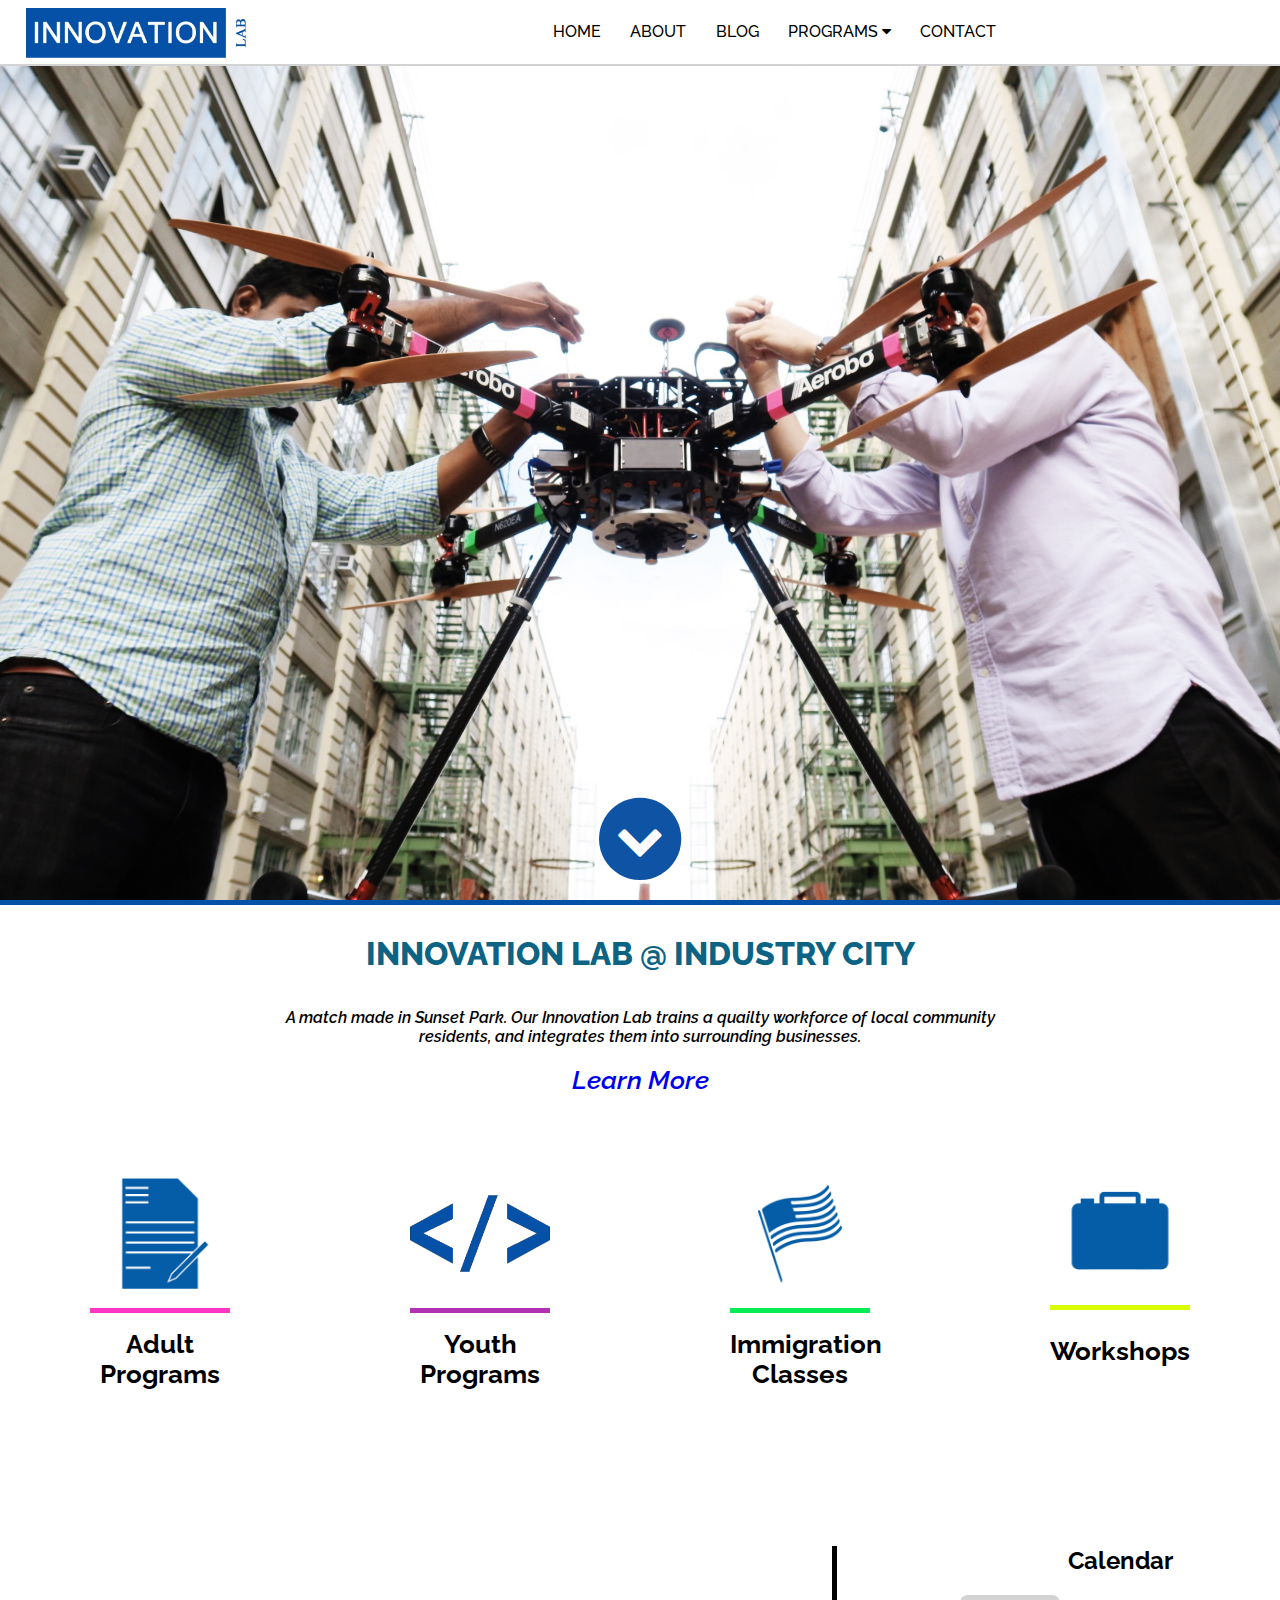
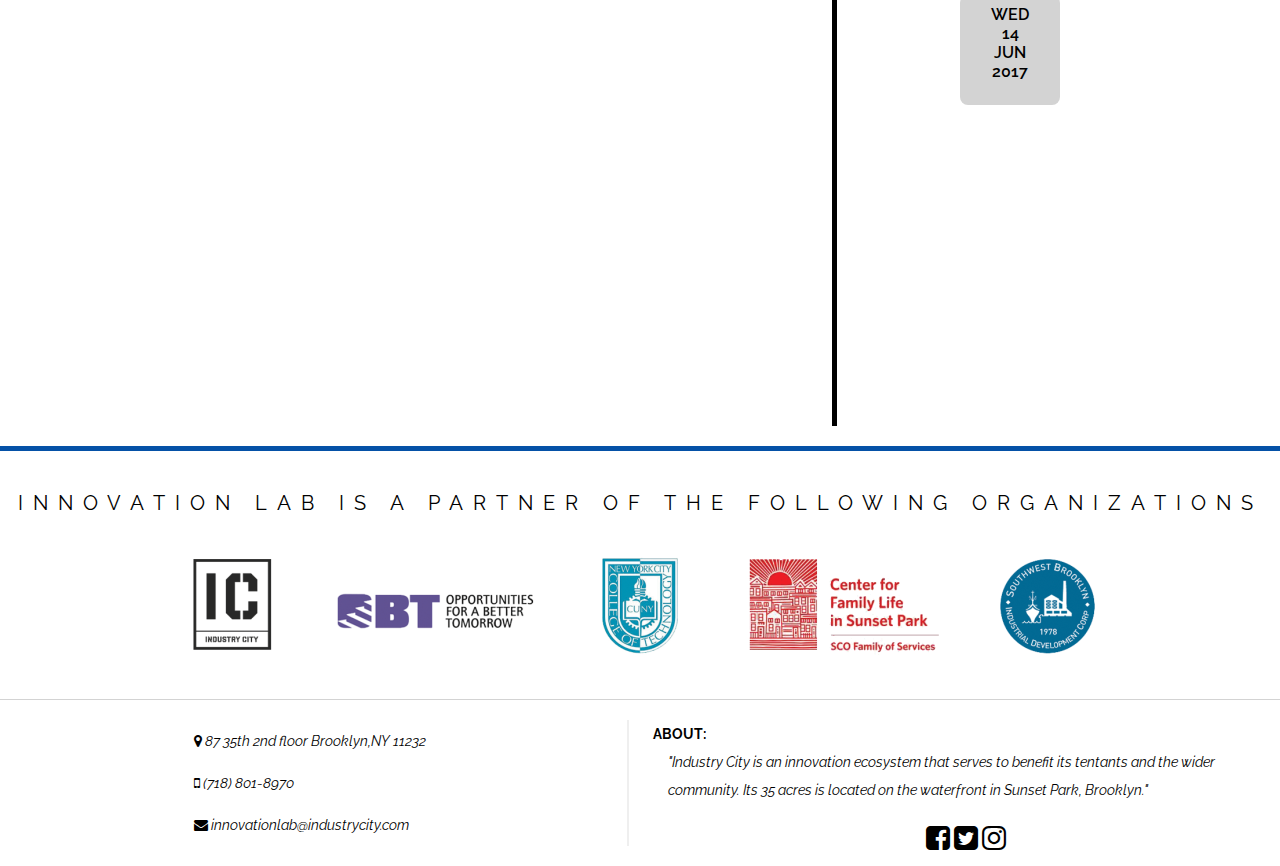
==== commit 6f6b7efd: "message" ====
--- a/index.html
+++ b/index.html
@@ -1,116 +1,170 @@
-<!DOCTYPE html>
-	<html>
-		<head>
-			<meta name="viewport" content="width=device-width initial-scale=1">
-			<link href="https://fonts.googleapis.com/css?family=Raleway:400,400i,500,600,700,800,900" rel="stylesheet"> 
-			<title>Innovation Lab</title>
-			<link rel="stylesheet" type="text/css" href="assets/css/style.css">
-			<script src="https://ajax.googleapis.com/ajax/libs/jquery/3.2.1/jquery.min.js"></script>
-			<script src="assets/js/script.js"></script>
-		</head>
-
-	<body>
-		<header class="main_h">
-					<div class="row">
-					<div class="row-bar">
-						<a class="logo"></a>
-
-						<div class="mobile-toggle">
-							
-						</div>
-					</div>
-						<nav>
-							<ul>
-								<a href="#"><li>Home</li></a>
-								<a href="#"><li>Programs</li></a>
-								<a href="#"><li>Contact</li></a>
-							</ul>
-						</nav>
-					</div>
-				</header>
-		<div class="image-container">
-			<div class="arrow-container"><a href="#intro">&#709;</a></div>
-		</div>
-		<div class="intro-contanier" id="intro">
-			<h1 class ="intro-text">INNOVATION LAB @ INDUSTRY CITY</h1>
-			<div class="text-contanier">
-				<p>A match made in Sunset Park. Our Innovation Lab trains a quailty workforce of local community residents, and integrates them into surrounding businesses.</p><br> <p style="font-size: 26px;"><a href="#">Learn More</a></p>
-			</div>
-		</div>
-		<div class="row-contanier" id="next">
-				<div class="row-item">
-					<img src="assets/images/adult.png" alt="" width="100%" height="100%" class="alignnone size-medium wp-image-176" />
-					
-					<div class="word1">Adult <br>Programs</div>
-					<!--<div class="overlay">
-						<div class="text">Adult Programs</div>
-					</div>-->
-			</div>
-				<div class="row-item">
-					<img src="assets/images/code.png" alt="" width="100%" height="100%" class="alignnone size-medium wp-image-191" />
-					
-					<div class="word2">Youth <br>Programs</div>
-					<!--<div class="overlay">
-						<div class="text">Youth Programs</div>
-					</div>-->
-				</div>
-				<div class="row-item">
-					<img class="alignnone size-medium wp-image-179" src="assets/images/flag.png" alt="" width="100%" height="100%" />
-					<div class="word3">Immigration <br>Classes</div>
-					<!--<div class="overlay">
-						<div class="text">Immigration Services</div>
-					</div>-->
-				</div>
-				<div class="row-item">
-					<img src="assets/images/simplebrief.png" alt="" width="100%" height="100%" class="alignnone size-medium wp-image-178" />
-					<div class="word4" style=" padding: 26px 0;">Workshops</div>
-					<!--<div class="overlay">
-						<div class="text">Workshops</div>
-					</div>-->
-				</div>
-		</div>
-
-		<div class="contanier-two">
-			<div class="contanier-icons">
-				
-				<iframe id="video" src="https://player.vimeo.com/video/216242569" width="90%" height="450" frameborder="0" webkitallowfullscreen mozallowfullscreen allowfullscreen></iframe>
-			</div>
-			<div class="contanier-events">
-					
-					<h1>Calendar</h1>
-					<div class="row-cal">
-						<div class="grey-box">
-							WED<br>
-							14<br>
-							JUN<br>
-							2017
-						</div>
-					</div>
-			</div>
-		</div>
-
-		<div class="partners">
-				<h1>Innovation lab is a partner of the following organizations</h1>
-			  <div class="images-contanter">
-				<a href="http://sco.org/programs/center-for-family-life/"><img src="assets/images/sunset.png" alt="" class="alignnone size-full wp-image-135" /></a>
-				<a href="http://www.citytech.cuny.edu/" ><img src="assets/images/citytech.png" alt="" class="alignnone size-full wp-image-130" /></a>
-				<a href="https://industrycity.com/"><img src="assets/images/ic.png" alt="" class="alignnone size-full wp-image-131" /></a>
-				<a href="http://www.sbidc.org/"><img src="assets/images/sbid.png" alt="" class="alignnone size-full wp-image-134" /></a>
-				<a href="http://obtjobs.org/home/"><img src="assets/images/obt.png" alt="" class="alignnone size-full wp-image-194" /></a>
-			  </div>
-		</div>
-	
-	
-
-	 <footer>
-	 	 <div class="left-footer">
-			Location:<br>
-			Innovation Lab <br> 87 35th 2nd floor <br>Brooklyn,NY 11232	
-		</div>
-		<div class="right-footer">
-		 Designed by Veronica C. <br><br> Developed by Internship Team 6A
-		</div>
-	 </footer>
-
-	</body>
+<!DOCTYPE html>
+	<html>
+		<head>
+			<meta name="viewport" content="width=device-width initial-scale=1">
+			<link href="https://fonts.googleapis.com/css?family=Raleway:400,400i,500,600,700,800,900" rel="stylesheet">
+			<link rel="shortcut icon" type="image/x-icon" href="assets/images/icon.jpg"/>
+			<title>Innovation Lab</title>
+			<link rel="stylesheet" type="text/css" href="assets/css/style.css">
+			<script src="https://ajax.googleapis.com/ajax/libs/jquery/3.2.1/jquery.min.js"></script>
+			<script src="assets/js/script.js"></script>
+			<link rel='stylesheet prefetch' href='https://netdna.bootstrapcdn.com/font-awesome/4.2.0/css/font-awesome.css'>
+		</head>
+
+	<body>
+		<header class="main_h">
+					<div class="row">
+					<div class="row-bar">
+					<div class="mobile-toggle"></div>
+						<a href="index.html" class="logo"></a>
+
+						
+					</div>
+						<nav>
+							<ul>
+								<a href="index.html"><li>Home</li></a>
+								<a href="about.html"><li>About</li></a>
+								<a href="blog.html"><li>Blog</li></a>
+								<li onclick="open_nav()"> PROGRAMS <i class="fa fa-caret-down" aria-hidden="true"></i>
+								<div class="drop_down_nav" >
+									<ul >
+										<a href="adults.html"><li>ADULTS</li></a>
+										<a href="youth.html"><li>YOUTH</li></a>
+										<a href="immigrant.html"><li>IMMIGRANT</li></a>
+										<a href="business.html"><li>BUSINESS</li></a>
+									</ul>
+								</div>
+								<ul class="mobile-drop-down-nav">
+										<a href="adults.html"><li class="linea">ADULTS</li></a>
+										<a href="youth.html"><li class="linea">YOUTH</li></a>
+										<a href="immigrant.html"><li class="linea">IMMIGRANT</li></a>
+										<a href="business.html"><li class="linea" style="border-bottom: 1px gray solid;">BUSINESS</li></a>
+									</ul>
+								</li>
+								<a href="contact.html"><li>Contact</li></a>
+							</ul>
+						</nav>
+					</div>
+				</header>
+		
+		<div id="mySidenav" class="sidenav">
+		  <a href="javascript:void(0)" class="closebtn" onclick="closeNav()">&times;</a>
+		  <a href="index.html">Home</a>
+		  <a href="about.html">About</a>
+		  <a href="blog.html">Blog</a>
+		  <a href="#">Programs</a>
+		  <a href="contact.html">Contact</a>
+		</div>
+		<div class="image-container">
+			<div class="arrow-container">
+				<a href="#intro" id="intro" class="hide-on-palm arrow-down">
+					<span class="fa-stack fa-3x">
+						<i class="fa fa-circle fa-stack-2x"></i>
+						<i class="fa fa-chevron-down fa-stack-1x"></i>
+					</span>
+				</a>
+			</div>
+		</div>
+		<div class="intro-contanier">
+			<h1 class ="intro-text">INNOVATION LAB @ INDUSTRY CITY</h1>
+			<div class="text-contanier">
+				<p>A match made in Sunset Park. Our Innovation Lab trains a quailty workforce of local community residents, and integrates them into surrounding businesses.</p><br> <p style="font-size: 26px;"><a href="about.html">Learn More</a></p>
+			</div>
+		</div>
+		<div class="row-contanier" id="next">
+				<div class="row-item">
+					<a href="adults.html"><img src="assets/images/adult.png" alt="" width="100%" height="100%" class="alignnone size-medium wp-image-176" /></a>
+					
+					<div class="word1">Adult <br>Programs</div>
+					<!--<div class="overlay">
+						<div class="text">Adult Programs</div>
+					</div>-->
+			</div>
+				<div class="row-item">
+					<a href="youth.html"><img src="assets/images/code.png" alt="" width="100%" height="100%" class="alignnone size-medium wp-image-191" /></a>
+					
+					<div class="word2">Youth <br>Programs</div>
+					<!--<div class="overlay">
+						<div class="text">Youth Programs</div>
+					</div>-->
+				</div>
+				<div class="row-item">
+					<a href="immigrant.html"><img class="alignnone size-medium wp-image-179" src="assets/images/flag.png" alt="" width="100%" height="100%" /></a>
+					<div class="word3">Immigration <br>Classes</div>
+					<!--<div class="overlay">
+						<div class="text">Immigration Services</div>
+					</div>-->
+				</div>
+				<div class="row-item">
+					<a href="business.html"><img src="assets/images/simplebrief.png" alt="" width="100%" height="100%" class="alignnone size-medium wp-image-178" /></a>
+					<div class="word4" style=" padding: 26px 0;">Workshops</div>
+					<!--<div class="overlay">
+						<div class="text">Workshops</div>
+					</div>-->
+				</div>
+		</div>
+
+		<div class="contanier-two">
+			<div class="contanier-icons">
+				
+				<iframe id="video" src="https://player.vimeo.com/video/216242569" width="90%" height="450" frameborder="0" align="middle" webkitallowfullscreen mozallowfullscreen allowfullscreen></iframe>
+			</div>
+			<div class="contanier-events">
+					
+					<h1>Calendar</h1>
+					<div class="row-cal">
+						<div class="grey-box">
+							WED<br>
+							14<br>
+							JUN<br>
+							2017
+						</div>
+					</div>
+			</div>
+		</div>
+
+		<div class="partners">
+				<h1>Innovation lab is a partner of the following organizations</h1>
+			  <div class="assets/images-contanter">
+				<a href="https://industrycity.com/"><img src="assets/images/ic.png" alt="" class="alignnone size-full wp-image-131" /></a>
+				<a href="http://obtjobs.org/home/"><img src="assets/images/obt.png" alt="" class="alignnone size-full wp-image-194" /></a>
+				<a href="http://www.citytech.cuny.edu/" ><img src="assets/images/citytech.png" alt="" class="alignnone size-full wp-image-130" /></a>
+				<a href="http://sco.org/programs/center-for-family-life/"><img src="assets/images/sunset.png" alt="" class="alignnone size-full wp-image-135" /></a>
+				<a href="http://www.sbidc.org/"><img src="assets/images/sbid.png" alt="" class="alignnone size-full wp-image-134" /></a>
+				
+			  </div>
+		</div>
+	
+	
+
+	 <footer>
+	 	 <div class="left-footer">
+			<div class="left-container">
+				<p><i class="fa fa-map-marker" aria-hidden="true"></i> 87 35th 2nd floor Brooklyn,NY 11232
+				<i class="fa fa-mobile" aria-hidden="true"></i> (718) 801-8970 <br>
+				<i class="fa fa-envelope" aria-hidden="true" style="color: black;"></i> <span class="in-email">innovationlab@industrycity.com</p></span>
+			</div>
+		</div>
+		<div class="right-footer">
+			<span class="left">ABOUT:</span>
+			<br><div style="clear:both;"></div>
+			<p>"Industry City is an innovation ecosystem that serves to benefit its tentants and the wider community. Its 35 acres is located on the waterfront in Sunset Park, Brooklyn."
+			<br>
+			
+			<div class="icons">
+				<i class="fa fa-2x fa-facebook-square" aria-hidden="true"></i> 
+				<i class="fa fa-2x fa-twitter-square" aria-hidden="true"></i>  
+				<i class="fa fa-2x fa-instagram" aria-hidden="true"></i>
+			</div>
+		</div> 
+	 </footer>
+	 <script type="text/javascript">
+	function open_nav(){
+				if(window.matchMedia( "(max-width: 600px)" ).matches)
+					$('.mobile-drop-down-nav').toggle();
+				else
+					$('.drop_down_nav').toggle();
+			}
+	</script>		
+	</body>
 	</html>--- a/assets/css/style.css
+++ b/assets/css/style.css
@@ -1,506 +1,701 @@
-html,html body{
-	height: 100%;
-	
-}
-
-*{
-		font-family: raleway;
-		margin: 0;
-		padding: 0;
-	}
-	
-	/*header*/
-	/* Header Styling */
-	.main_h {
-		position: fixed;
-		max-height: 70px;
-		z-index: 999;
-		width: 100%;
-		padding-top: 6px;
-		background: none;
-		overflow: hidden;
-		-webkit-transition: all 0.3s;
-		transition: all 0.3s;
-		padding-bottom: 6px;
-		font-weight: 600;
-		background-color: rgba(255, 255, 255, 0.93);
-		opacity: 1;
-		top: 0px;
-		border-bottom: 1px solid gainsboro;
-		min-width: 1300px;
-	}
-
-	.open-nav {
-		max-height: 400px !important;
-	}
-	.open-nav .mobile-toggle {
-		transform: rotate(-90deg);
-		-webkit-transform: rotate(-90deg);
-	}
-
-	.logo {
-		background: url('../images/innovation.jpg') no-repeat center center;
-		background-size: cover;
-		float: left;
-		display: block;
-		margin-top: 0;
-		padding: 5px;
-		width: 350px;
-		height: 40px;
-	}
-	nav {
-  		float: right;
-  		width: 60%;
-	}
-	nav ul {
-		list-style: none;
-		overflow: hidden;
-		text-align: left;
-	}
-	nav ul li {
-		display: inline-block;
-		padding:10px;
-		/*margin-left: 35px;*/
-		line-height: 2;
-		padding-left: 36px;
-	}
-	nav ul a {
-		color: black;
-		text-transform: uppercase;
-		font-size: 16px;
-	}
-
-	.mobile-toggle {
-		display: none;
-		cursor: pointer;
-		font-size: 20px;
-		position: absolute;
-		right: 22px;
-		top: 0;
-		width: 30px;
-		-webkit-transition: all 200ms ease-in;
-		-moz-transition: all 200ms ease-in;
-		transition: all 200ms ease-in;
-	}
-	.mobile-toggle span {
-		width: 30px;
-		height: 4px;
-		margin-bottom: 6px;
-		border-radius: 1000px;
-		background: #8f8f8f;
-		display: block;
-	}
-
-	.row {
-		width: 100%;
-		/*max-width: 940px;*/
-		margin:0 auto;
-		position: relative;
-		padding:0 2%;
-	}
-	#tall{
-		height: 2000px;
-		background-color: lavenderblush;
-	}
-/* End of Header styling */
-/* Container Styling*/
-	.container{margin-top: 70px;}
-	.content-container{width:100%;min-height:400px; background:linear-gradient(#FFF,#DDD);}
-	/* First Container Styling - About */
-		.image{padding:0;}
-	
-	/*body */
-	
-	
-	
-	.image-container{
-		width: 100%;
-		height: 100%;
-		background: url('../images/drone.JPG') no-repeat center center; 
-		  -webkit-background-size: cover;
-		  background-size: cover;
-		position: relative;
-		min-width: 1300px;
-	}
-	.text-contanier{
-		padding-top: 36px;
-		margin: 0 auto;
-		width: 60%;
-		text-align: center;
-	}
-	.intro-contanier{
-		border-top: 10px solid #0551a7;
-		width: 100%;
-		height: 45%;
-		text-decoration: none;
-		position: relative;
-		padding-top: 30px;
-		min-width: 1300px;
-		
-	}
-	.intro-contanier h1{
-		text-align: center;
-		
-	}
-	a{
-		text-decoration: none;
-	}
-	.intro-text{
-		color:#0d6384;
-		font-weight: 800; 
-	}
-	.contanier-two{
-		padding-top: 5px;
-		height: 500px;
-		width: 100%;
-		position: relative;
-		min-width: 1300px;
-	}
-	.row-contanier{
-		/*height: 480px;*/
-		display: -webkit-flex; /* Safari */
-		-webkit-align-items: center; /* Safari 7.0+ */
-		display: flex;
-		align-items: center;
-	}
-	.arrow-container{
-		position: absolute; 
-		bottom: 0%;
-		width: 100%;
-		font-size: 72px;
-		text-align: center;
-		font-weight: bold;
-		
-	}
-	.arrow-container a{
-		color: black;	
-	}
-	
-	.programs-left-side{
-		width: 35%;
-		height: 100%;
-		float: left;
-		padding-top: 5%;
-		min-width: 1300px;
-	}
-	.image-holder{
-		width: 100px;
-		height: 100px;
-		
-	}
-	.programs-right-side{
-		padding-top: 5%;
-		width: 65%;
-		height: 90%;
-		float: left;
-	}
-	
-	.word1{
-		border-top: 5px solid rgb(255,54,194);
-		padding-top: 16px;
-		font-size: 32px;
-		text-align: center;
-		font-weight: 700;
-	}
-	.word2{
-		border-top: 5px solid rgb(179, 48, 180);
-		padding-top: 16px;
-		font-size: 32px;
-		text-align: center;
-		font-weight: 700;
-	}
-	.word3{
-		border-top: 5px solid rgb(6,236,84);
-		padding-top: 16px;
-		font-size: 32px;
-		text-align: center;
-		font-weight: 700;
-	}
-	.word4{
-		border-top: 5px solid rgb(216,253,0);
-		padding-top: 16px;
-		font-size: 32px;
-		text-align: center;
-		font-weight: 700;
-	}
-	
-	
-	.row-item{
-		width: 320px;
-		display: inline-block;
-		/*border: 5px solid #959595;
-		background-color: #efefef;*/
-		margin: 5px 90px 90px 90px;
-		position: relative;
-		-webkit-flex: 1; /* Safari 6.1+ */
-		flex: 1;
-	}
-	.contanier-icons{
-		width: 65%;
-		height: 95%;
-		display: inline-block;
-		position: absolute;
-		padding-left: 80px;
-		border-right: 5px solid black;
-	}
-	.row-cal{
-		padding-top: 20px;
-		width: 100%;
-		display: flow-root;
-	}
-	.grey-box{
-		width: 100px;
-		height: 100px;
-		background-color: lightgrey;
-		padding-top: 10px;
-		font-family: ;
-		font-weight: 600;
-		border-radius: 8px;
-		display: inline-block;
-		float: left;
-		position: relative;
-		display: block;
-		top: auto;
-	}
-	
-	.contanier-events{
-		width: 25%;
-		height: 100%;
-		float: right;
-		right: 0;
-		position: absolute;
-		display: inline-block;
-		text-align: center;
-		font-weight: 400;
-	}
-	/*****************************/
-	.overlay {
-	  position: absolute;
-	  top: 0;
-	  bottom: 0;
-	  left: 0;
-	  right: 0;
-	  height: 100%;
-	  width: 100%;
-	  opacity: 0;
-	  transition: .5s ease;
-	  background-color: #0551a7;
-	}
-	.right b{
-		font-size: x-large;
-		position: relative;
-		top: 35px;
-	}
-.row-item:hover .overlay {
-  opacity: 1;
-  cursor: pointer;
-}
-
-.text {
-  color: white;
-  font-size: 32px;
-  text-align: center;
-  position: absolute;
-  position: absolute;
-  top: 50%;
-  left: 50%;
-  transform: translate(-50%, -50%);
-  -ms-transform: translate(-50%, -50%);
-}
-	/****************************/
-	
-	.partner-container{
-		width: 20%;
-		height: 450px;
-		display: inline-block;
-		margin: 0 10px;
-	}
-	.partner-container img{
-		height: 300px;
-		width: 100%;
-		min-width: 1300px;
-	}
-	.event-date{
-		margin: 0 auto;
-	}
-
-	.fade-right{
-		width: 300px;
-		left: 50px
-	}
-	.partners{
-		border-top: 10px solid #0551a7;
-		padding: 40px 0;
-		text-align: center;
-		width: 100%;
-		min-width: 1300px;
-		
-	}
-	.partners h1{
-		font-size: 20px;
-		margin-bottom: 40px;
-		letter-spacing: 10px;
-		font-weight: 400;
-		text-transform: uppercase;
-	}
-	.text-contanier{
-		font-weight: 600; 
-		font-size: 26px;
-	}
-	
-	footer{
-		padding-top: 16px;
-		width: 100%;
-		height: 90px;
-		position: relative;
-		bottom: 0;
-		background-color: #0551a7;
-		text-align: center;
-		min-width: 1300px;
-	}
-	.left-footer{
-		display: inline-block;
-		border-right: 2px solid #efefef;
-		width: 40%;
-		color: #efefef;
-	}
-	.right-footer{
-		display: inline-block;
-		width: 40%;
-		float: right;
-		color: #efefef;
-	}
-	footer *{
-		margin: 0 auto;
-	}
-	
-	@media screen and (max-width: 600px){
-		.row-item{
-			display: block;
-			width:300px;
-		}
-		.row-contanier{
-			display: block;
-		}
-		.logo{
-			width: 230px;
-			float: left;
-		}
-		.mobile-toggle{
-			    cursor: pointer;
-				position:inline-block;
-				display: block;
-				top: 0;
-				right: 0;
-				background: #34495E url('../images/nav.svg') no-repeat center center;
-				height: 50px;
-				width: 50px;
-		}
-		.row-bar{
-			background-color: grey;
-		}
-		#video{
-			width: 100%;
-		}
-		.row{
-			width:100%;
-			min-width: 0px;
-			padding: 0;
-		}
-		.main_h{
-			width:100%;
-			min-width: 0px;
-			max-height: none;
-			position: relative;
-			padding: 0;
-		}
-		nav{
-			display: none;
-		}
-		
-		nav ul li{
-			display: block;
-			padding: 0;
-			float: none;
-			text-align: center;
-			font-size: 32px;
-		}
-		nav ul li:hover{
-			background-color: grey;
-			padding: 0; 
-		}
-		
-		nav,ul,li{
-			width: 100%;
-		}
-		.image-container{
-			min-width: 0px;
-			
-		}
-		.text-contanier p{
-			font-size: 16px;
-		}
-		.intro-contanier{
-			min-width: 0px;
-			height: auto;
-			margin: 0;
-			padding-right: 0;
-			padding-left: 0;
-		}
-		.row-item{
-			margin: 0 auto;
-		}
-		.contanier-two{
-			min-width: 0;
-			height: auto;
-		}
-		.row-cal{
-			display: block;
-			height: auto;
-		}
-		.text-contanier{
-			margin: 0;
-			width:100%;
-		}
-		.partners a{
-			display: block;
-			margin: 20px 0;
-		}
-		.contanier-icons, .contanier-events{
-			width:100%;
-			display: block;
-			float: none;
-			border: none;
-			position: relative;
-			height: auto;
-			padding: 0;
-		}
-		.contanier-events{
-			padding: 40px 0px; 
-		}
-		.grey-box{
-			float: none;
-		}
-		.partners{
-			min-width: 0px;
-		}
-		.partners h1{
-			font-size: 16px;
-		}
-		.right-footer{
-			height: auto;
-		}
-		.left-footer{
-			height: auto;
-		}
-		footer{
-			min-width: 0px;
-			height: auto;
-			display: flex;
-		}
-		
-	}
-	
-	
-	
-	
+html,html body{
+	height: 100%;
+	
+}
+
+*{
+		font-family: raleway;
+		margin: 0;
+		padding: 0;
+	}
+@font-face {
+	font-family: 'Proxima Nova';
+	src: url("../fonts/Nova/Mark_Simonson_Proxima_Nova_Alt_Regular_Italic.otf") format("opentype");
+}	
+	/*header*/
+	/* Header Styling */
+		.main_h {
+			position: fixed;
+			max-height: 300px;
+			z-index: 1;
+			width: 100%;
+			padding-top: 6px;
+			padding-bottom: 6px;
+			font-weight: 500;
+			background-color: white;
+			top: 0px;
+			border-bottom: lightgray 2px solid;
+			
+		}
+
+		#mySidenav{
+			display: none;
+		}
+
+		.open-nav {
+			max-height: 400px !important;
+		}
+		.open-nav .mobile-toggle {
+			transform: rotate(-90deg);
+			-webkit-transform: rotate(-90deg);
+		}
+
+		.logo {
+			background: url('../images/innovation.jpg') no-repeat center center;
+			background-size: cover;
+			float: left;
+			display: block;
+			margin-top: 2px;
+			padding: 5px;
+			width: 220px;
+			height: 40px;
+		}
+		nav {
+	  		float: right;
+	  		width: 60%;
+		}
+		nav ul {
+			list-style: none;
+			overflow: hidden;
+			text-align: left;
+		}
+		nav ul li {
+			display: inline-block;
+			padding:10px;
+			/*margin-left: 35px;*/
+			line-height: 2;
+			padding-left: 2%;
+			font-size: 16px;
+		}
+		nav ul a {
+			color: black;
+			text-transform: uppercase;
+			font-size: 1.85vw;
+		}
+		/***************************************/
+		li:hover{
+					cursor:pointer;
+				}
+				.drop_down_nav{
+					position: absolute; 
+					display:none;
+				}
+				.drop_down_nav ul{
+					display: block;
+					list-style: none; 
+					background: white;
+				}
+				.drop_down_nav ul li{
+					display: block;
+		}
+		.mobile-drop-down-nav{
+			display:none;
+		}
+		
+		/***************************************/
+		.mobile-toggle {
+			display: none;
+			cursor: pointer;
+			font-size: 20px;
+			position: absolute;
+			right: 22px;
+			top: 0;
+			width: 30px;
+		}
+		
+		.mobile-toggle:hover{
+			background-color: lightgray;
+		}
+		
+
+		.row {
+			width: 100%;
+			/*max-width: 940px;*/
+			margin:0 auto;
+			position: relative;
+			padding:0 2%;
+		}
+		#tall{
+			height: 2000px;
+			background-color: lavenderblush;
+		}
+	/* End of Header styling */
+/* Container Styling*/
+	.container{margin-top: 70px;}
+	.content-container{width:100%;min-height:400px; background:linear-gradient(#FFF,#DDD);}
+	/* First Container Styling - About */
+		.image{padding:0;}
+	
+	/*body */
+	
+	
+	
+	.image-container{
+		width: 100%;
+		height: 100%;
+		background: url('../images/drone.JPG') no-repeat center center; 
+		-webkit-background-size: cover;
+		background-size: cover;
+		position: relative;
+		
+	}
+	/*************************************************/
+	@-webkit-keyframes bounce {
+  0%, 20%, 50%, 80%, 100% {
+    -webkit-transform: translateY(0);
+            transform: translateY(0);
+  }
+  40% {
+    -webkit-transform: translateY(-30px);
+            transform: translateY(-30px);
+  }
+  60% {
+    -webkit-transform: translateY(-15px);
+            transform: translateY(-15px);
+  }
+}
+@keyframes bounce {
+  0%, 20%, 50%, 80%, 100% {
+    -webkit-transform: translateY(0);
+            transform: translateY(0);
+  }
+  40% {
+    -webkit-transform: translateY(-30px);
+            transform: translateY(-30px);
+  }
+  60% {
+    -webkit-transform: translateY(-15px);
+            transform: translateY(-15px);
+  }
+}
+
+.middle, .go-here {
+  position: relative;
+  height: 30em;
+}
+
+.fa-circle {
+  color: #0f54a4;
+}
+
+.arrow-down {
+  color: white;
+}
+.arrow-down .fa-stack {
+  -webkit-animation: bounce 2s 3;
+          animation: bounce 2s 3;
+}
+.arrow-down .fa-stack:hover {
+  -webkit-animation: none;
+          animation: none;
+}
+
+	/******************/
+	.text-contanier{
+		padding-top: 36px;
+		margin: 0 auto;
+		width: 60%;
+		text-align: center;
+	}
+	.intro-contanier{
+		border-top: 5px solid #0551a7;
+		width: 100%;
+		height: auto;
+		text-decoration: none;
+		position: relative;
+		padding-top: 30px;
+		
+		
+	}
+	.intro-contanier h1{
+		text-align: center;
+		
+	}
+	.text-contanier p{
+		margin: 0 auto;
+	}
+	a{
+		text-decoration: none;
+	}
+	.intro-text{
+		color:#0d6384;
+		font-weight: 800; 
+	}
+	.contanier-two{
+		padding-top: 5px;
+		height: 500px;
+		width: 100%;
+		position: relative;
+		
+	}
+	.row-contanier{
+		/*height: 480px;*/
+		display: -webkit-flex; /* Safari */
+		-webkit-align-items: center; /* Safari 7.0+ */
+		display: flex;
+		align-items: center;
+		padding: 60px 0;
+	}
+	.arrow-container{
+		position: absolute; 
+		bottom: 0%;
+		width: 100%;
+		font-size: 16px;
+		text-align: center;
+		font-weight: bold;
+		
+	}
+	.fa-stack{
+		margin-bottom: 13px;
+	}
+	.arrow-container a{
+		color: white;	
+	}
+	
+	.programs-left-side{
+		width: 35%;
+		height: 100%;
+		float: left;
+		padding-top: 5%;
+		
+	}
+	.image-holder{
+		width: 100px;
+		height: 100px;
+		
+	}
+	.programs-right-side{
+		padding-top: 5%;
+		width: 65%;
+		height: 90%;
+		float: left;
+	}
+	
+	.word1{
+		border-top: 5px solid rgb(255,54,194);
+		padding-top: 16px;
+		font-size: 2vw;
+		text-align: center;
+		font-weight: 700;
+	}
+	.word2{
+		border-top: 5px solid rgb(179, 48, 180);
+		padding-top: 16px;
+		font-size: 2vw;
+		text-align: center;
+		font-weight: 700;
+	}
+	.word3{
+		border-top: 5px solid rgb(6,236,84);
+		padding-top: 16px;
+		font-size: 2vw;
+		text-align: center;
+		font-weight: 700;
+	}
+	.word4{
+		border-top: 5px solid rgb(216,253,0);
+		padding-top: 16px;
+		font-size: 2vw;
+		text-align: center;
+		font-weight: 700;
+	}
+	
+	
+	.row-item{
+		width: 2%;
+		display: inline-block;
+		margin: 5px 7% 7% 7%;
+		position: relative;
+		-webkit-flex: 1; /* Safari 6.1+ */
+		flex: 1;
+	}
+	.contanier-icons{
+		width: 65%;
+		height: 95%;
+		display: inline-block;
+		position: absolute;
+		border-right: 5px solid black;
+		text-align: center;
+		
+	}
+	.row-cal{
+		padding-top: 20px;
+		width: 100%;
+		display: flow-root;
+	}
+	.grey-box{
+		width: 100px;
+		height: 100px;
+		background-color: lightgrey;
+		padding-top: 10px;
+		font-weight: 600;
+		border-radius: 8px;
+		display: inline-block;
+		float: left;
+		position: relative;
+		display: block;
+		top: auto;
+	}
+	
+	.contanier-events{
+		width: 25%;
+		height: 100%;
+		float: right;
+		right: 0;
+		position: absolute;
+		display: inline-block;
+		text-align: center;
+		font-weight: 400;
+		
+	}
+	
+	.contanier-events h1{
+		font-size: 150%;
+	}
+	/*****************************/
+	.overlay {
+	  position: absolute;
+	  top: 0;
+	  bottom: 0;
+	  left: 0;
+	  right: 0;
+	  height: 100%;
+	  width: 100%;
+	  opacity: 0;
+	  transition: .5s ease;
+	  background-color: #0551a7;
+	}
+	.right b{
+		font-size: x-large;
+		position: relative;
+		top: 35px;
+	}
+.row-item:hover .overlay {
+  opacity: 1;
+  cursor: pointer;
+}
+
+.text {
+  color: white;
+  font-size: 32px;
+  text-align: center;
+  position: absolute;
+  position: absolute;
+  top: 50%;
+  left: 50%;
+  transform: translate(-50%, -50%);
+  -ms-transform: translate(-50%, -50%);
+}
+	/****************************/
+	
+	.partner-container{
+		width: 20%;
+		height: 450px;
+		display: inline-block;
+		margin: 0 10px;
+	}
+	.partner-container img{
+		height: 300px;
+		width: 100%;
+		
+	}
+	.event-date{
+		margin: 0 auto;
+	}
+
+	.fade-right{
+		width: 300px;
+		left: 50px
+	}
+	.partners{
+		border-top: 5px solid #0551a7;
+		padding: 40px 0;
+		text-align: center;
+		width: 100%;
+		
+		
+	}
+	.partners h1{
+		font-size: 20px;
+		margin-bottom: 40px;
+		letter-spacing: 10px;
+		font-weight: 400;
+		text-transform: uppercase;
+	}
+	.text-contanier{
+		font-weight: 600; 
+		font-size: 16px;
+	}
+	
+	
+	footer{
+		font-family:'Proxima Nova';
+		border-top:lightgrey 1px solid;
+		line-height:1.618;
+		padding: 20px 0;
+		width: 100%;
+		bottom: 0;
+		background-color: white;
+		font-size: 14px;
+		/*text-align: center;*/
+	}
+
+	.left-footer{
+		display: inline-block;
+		border-right: 2px solid #efefef;
+		width: 49%;
+		line-height:3;
+		color: black;
+	}
+	.left-container{
+		width:40%;
+	}
+	.right-footer{
+		display: inline-block;
+		width: 49%;
+		line-height:2;
+		float: right;
+		color: black;
+	}	
+	footer > div.right-footer > span.left{float:left;font-weight:bolder;}
+	p{font-style:italic;width:95%;}
+	.icons{text-align:center;margin-top:20px;}
+
+
+	
+	footer *{
+		margin: 0 auto;
+	}
+	
+	@media screen and (max-width: 750px){
+		nav ul li {
+			font-size: 12px
+		}
+	}
+	@media screen and (max-width: 600px){
+		.row-item{
+			display: block;
+			width:200px;
+		}
+		.row-contanier{
+			display: block;
+			margin-top: 30px;
+			padding: 0px;
+		}
+		.logo{
+			width: 210px;
+			float: left;
+		}
+		.mobile-toggle{
+			    cursor: pointer;
+				display: block;
+				top: 0px;
+				right: 0px;
+				background: #34495E url(../images/nav.svg) no-repeat center center;
+				height: 50px;
+				width: 50px;
+		}
+		.linea{
+			border-top:1px gray solid; 
+		}
+		.row-bar{
+			background-color: lightgrey;
+		}
+		.word1,.word2,.word3,.word4{
+			font-size: 130%;
+		}
+
+		#video{
+			width: 100%;
+		}
+		.row{
+			width:100%;
+			min-width: 0px;
+			padding: 0;
+		}
+		.main_h{
+			width:100%;
+			min-width: 0px;
+			max-height: none;
+			position: fixed;
+			padding: 0;
+		}
+		nav{
+			display: none;
+		}
+		.mobile-drop-down-nav a li{
+			text-align: left;
+			position: relative;
+			left: 10%;
+		}
+		nav ul li{
+			display: block;
+			padding: 0;
+			float: none;
+			text-align: left;
+			font-size: 20px;
+			padding-left: 20px;
+		}
+		nav ul li:hover{
+			background-color: lightgrey;
+			 
+		}
+		
+		nav,ul,li{
+			width: 100%;
+		}
+		.sidenav {
+		height: 100%;
+		width: 0;
+		position: fixed;
+		z-index: 2;
+		top: 0;
+		right: 0;
+		background-color: #111;
+		overflow-x: hidden;
+		transition: 0.5s;
+		padding-top: 60px;
+	}
+
+	.sidenav a {
+		padding: 8px 8px 8px 32px;
+		text-decoration: none;
+		font-size: 25px;
+		color: #818181;
+		display: block;
+		transition: 0.3s;
+	}
+
+	.sidenav a:hover, .offcanvas a:focus{
+		color: #f1f1f1;
+	}
+
+	.sidenav{
+		float: right;
+		font-size: 36px;
+		
+	}
+	
+	.closebtn {
+		position: absolute;
+		top: 0;
+		right: 25px;
+		font-size: 36px;
+		margin-left: 50px;
+	}
+		
+		.image-container{
+			min-width: 0px;
+    		background-size: cover;
+    		position: relative;
+		}
+		.text-contanier p{
+			font-size: 16px;
+		}
+		.intro-contanier{
+			min-width: 0px;
+			height: auto;
+			margin: 0;
+			padding:30px 0;
+		}
+		.row-item{
+			margin: 0 auto;
+		}
+		.contanier-two{
+			min-width: 0px;
+    		height: auto;
+		}
+		.row-cal{
+			display: block;
+			height: auto;
+		}
+		#lm{
+			font-size: 20px;
+		}
+		.text-contanier{
+			margin: 0;
+			width:100%;
+		}
+		.partners a{
+			display: inline-block;
+    		margin: 20px 0px;
+    		position: relative;
+    		min-width: 0;
+    		max-width: 100%;
+		}
+		.partners a img{
+			width: 150px;
+			height: 75px;
+		}
+		
+		.images-contanter {
+			display: inline-block;
+		}
+		#img1 {
+			float: left;
+			width: 30%;
+		}
+		#img2 {
+			float: right;
+			width: 56%;
+    		padding-left: 10px;
+		}
+		#img3 {
+			float: left;
+			width: 30%;
+		}
+		#img4 {
+			float: right;
+			width: 56%;
+    		padding-left: 10px;
+		}
+		.contanier-icons, .contanier-events{
+			width:100%;
+			display: block;
+			float: none;
+			border: none;
+			position: relative;
+			height: auto;
+			padding: 0;
+		}
+		.contanier-events{
+			padding: 40px 0px; 
+		}
+		.grey-box{
+			float: none;
+		}
+		.partners{
+			min-width: 0px;
+		}
+		.partners h1{
+			font-size: 10px;
+			letter-spacing: 5px;
+		}
+		.right-footer{
+			height: auto;
+		}
+		.left-container{
+			width: 100%;
+			font-size: 10px;
+			height: 100%;
+			text-align: center;
+			padding-top: 40px;
+		}
+		.left-footer{
+			height: auto;
+		}
+		footer{
+			min-width: 0px;
+			height: auto;
+			display: flex;
+		}
+		#mySidenav{
+			display: block;
+		}
+		
+	}
+	
+	
+	
+	
+	
